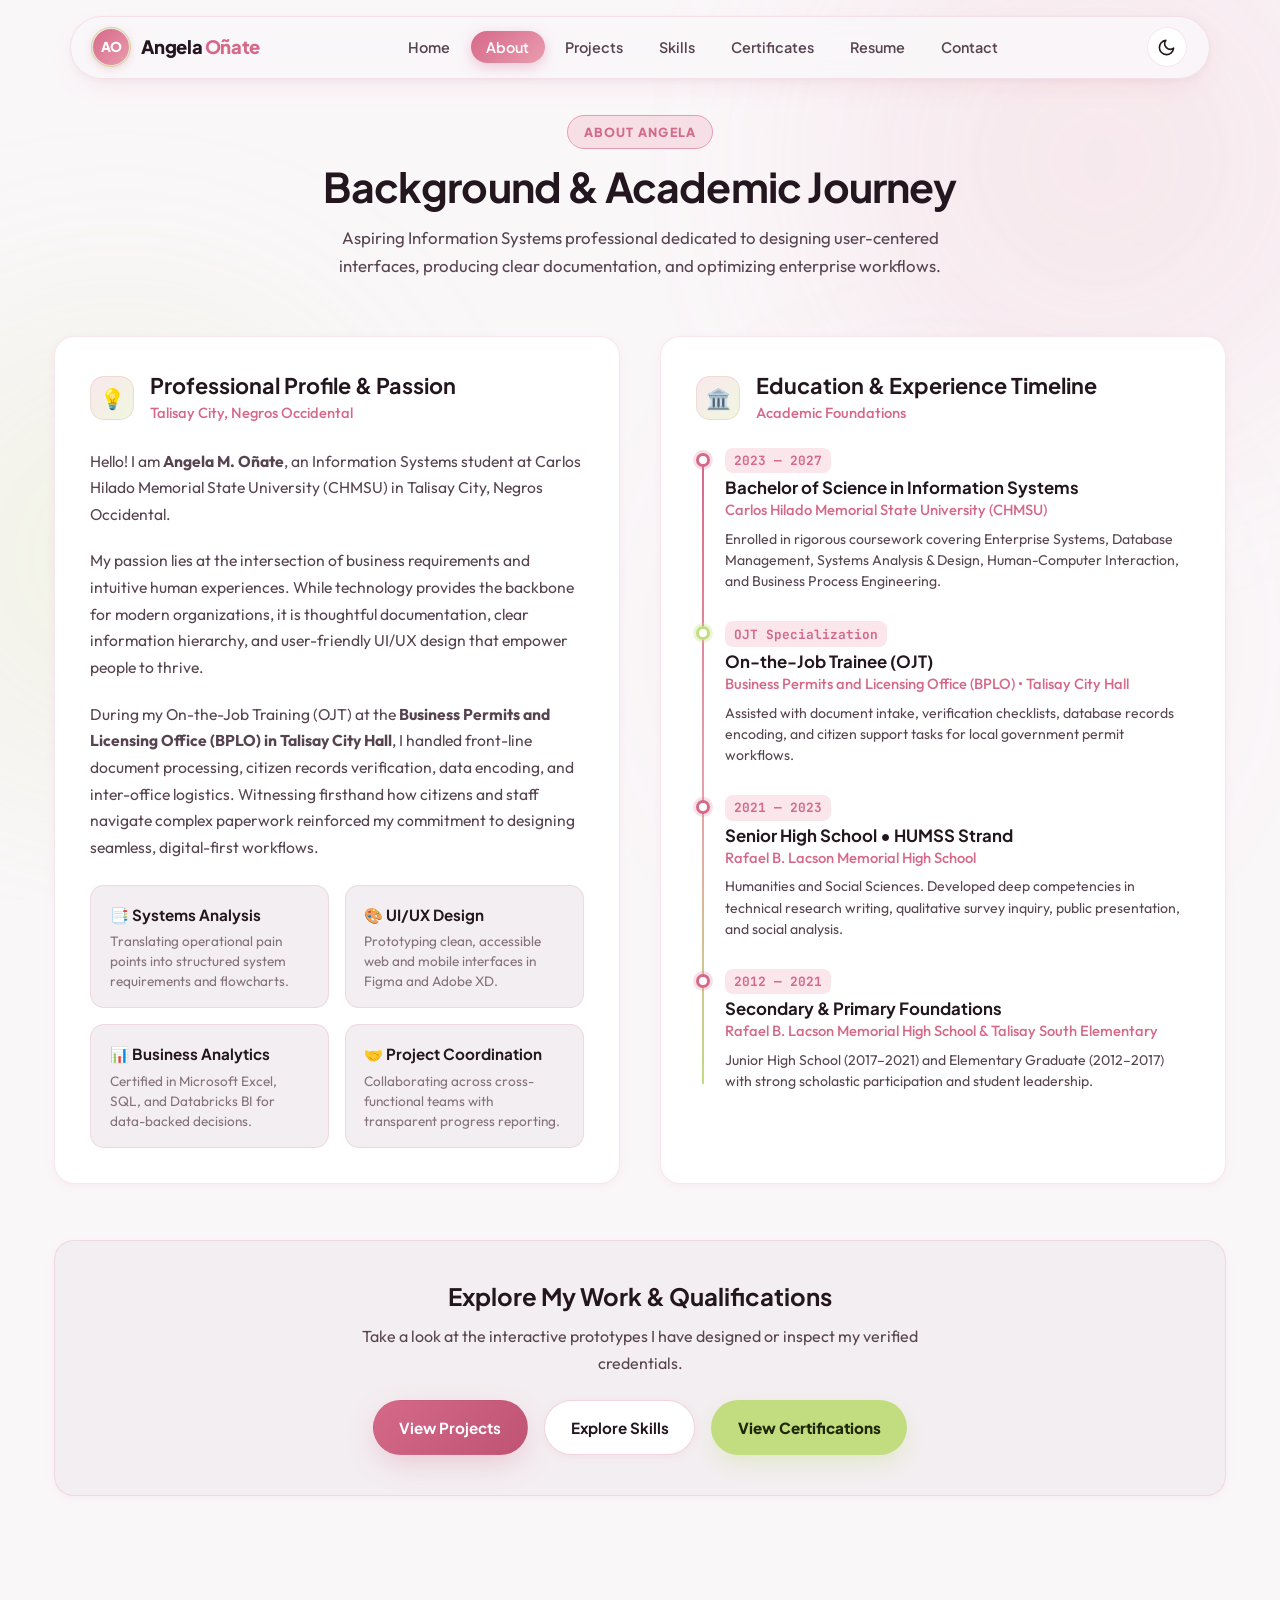
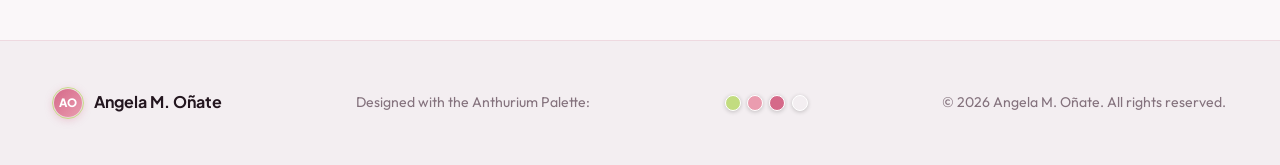
==== about.html @ f6c99d6e "feat: separate web portfolio into dedicated multi-page structure with clean routing" ====
<!DOCTYPE html>
<html lang="en" data-theme="light">
<head>
  <meta charset="UTF-8">
  <meta name="viewport" content="width=device-width, initial-scale=1.0">
  <title>About | Angela M. Oñate — Information Systems &amp; UI/UX Portfolio</title>
  <meta name="description" content="Learn about Angela M. Oñate — Background, educational timeline from CHMSU, OJT experience at Talisay City Hall, and core systems philosophy.">
  <meta name="author" content="Angela M. Oñate">

  <!-- Immediate Theme Initializer -->
  <script>
    (function() {
      const t = localStorage.getItem('angela_portfolio_theme') || 
        (window.matchMedia('(prefers-color-scheme: dark)').matches ? 'dark' : 'light');
      document.documentElement.setAttribute('data-theme', t);
    })();
  </script>

  <!-- Favicon -->
  <link rel="icon" type="image/svg+xml" href="data:image/svg+xml,<svg xmlns='http://www.w3.org/2000/svg' viewBox='0 0 100 100'><circle cx='50' cy='50' r='48' fill='%23D56989'/><text x='50' y='64' font-size='42' font-family='sans-serif' font-weight='bold' fill='white' text-anchor='middle'>AO</text></svg>">

  <!-- Stylesheet -->
  <link rel="stylesheet" href="styles.css">
</head>
<body>

  <!-- Ambient Backdrop Glows -->
  <div class="ambient-glow" aria-hidden="true">
    <div class="glow-orb glow-1"></div>
    <div class="glow-orb glow-2"></div>
    <div class="glow-orb glow-3"></div>
  </div>

  <!-- Header -->
  <header class="site-header" id="site-header">
    <div class="nav-container">
      <nav class="nav-bar" aria-label="Main Navigation">
        <a href="index.html" class="brand-logo" id="brand-logo" aria-label="Angela Oñate Home">
          <div class="logo-avatar">AO</div>
          <span class="brand-name">Angela <span>Oñate</span></span>
        </a>

        <ul class="nav-menu" id="nav-menu" role="menubar">
          <li role="none"><a href="index.html" class="nav-link" role="menuitem">Home</a></li>
          <li role="none"><a href="about.html" class="nav-link active" role="menuitem">About</a></li>
          <li role="none"><a href="projects.html" class="nav-link" role="menuitem">Projects</a></li>
          <li role="none"><a href="skills.html" class="nav-link" role="menuitem">Skills</a></li>
          <li role="none"><a href="certificates.html" class="nav-link" role="menuitem">Certificates</a></li>
          <li role="none"><a href="resume.html" class="nav-link" role="menuitem">Resume</a></li>
          <li role="none"><a href="contact.html" class="nav-link" role="menuitem">Contact</a></li>
        </ul>

        <div class="header-actions">
          <button class="theme-toggle-btn" id="theme-toggle-btn" type="button" aria-label="Switch between light and dark theme">
            <svg class="theme-icon icon-sun" viewBox="0 0 24 24"><circle cx="12" cy="12" r="5"></circle><line x1="12" y1="1" x2="12" y2="3"></line><line x1="12" y1="21" x2="12" y2="23"></line><line x1="4.22" y1="4.22" x2="5.64" y2="5.64"></line><line x1="18.36" y1="18.36" x2="19.78" y2="19.78"></line><line x1="1" y1="12" x2="3" y2="12"></line><line x1="21" y1="12" x2="23" y2="12"></line><line x1="4.22" y1="19.78" x2="5.64" y2="18.36"></line><line x1="18.36" y1="5.64" x2="19.78" y2="4.22"></line></svg>
            <svg class="theme-icon icon-moon" viewBox="0 0 24 24"><path d="M21 12.79A9 9 0 1 1 11.21 3 7 7 0 0 0 21 12.79z"></path></svg>
          </button>

          <button class="mobile-nav-toggle" id="mobile-nav-toggle" type="button" aria-label="Toggle navigation menu" aria-expanded="false">
            <span class="hamburger-line"></span>
            <span class="hamburger-line"></span>
            <span class="hamburger-line"></span>
          </button>
        </div>
      </nav>
    </div>
  </header>

  <!-- Mobile Drawer -->
  <div class="mobile-nav-drawer" id="mobile-nav-drawer" aria-hidden="true">
    <div class="mobile-drawer-content">
      <ul class="mobile-nav-links">
        <li><a href="index.html" class="mobile-nav-link">Home</a></li>
        <li><a href="about.html" class="mobile-nav-link active">About</a></li>
        <li><a href="projects.html" class="mobile-nav-link">Projects</a></li>
        <li><a href="skills.html" class="mobile-nav-link">Skills</a></li>
        <li><a href="certificates.html" class="mobile-nav-link">Certificates</a></li>
        <li><a href="resume.html" class="mobile-nav-link">Resume</a></li>
        <li><a href="contact.html" class="mobile-nav-link">Contact</a></li>
      </ul>
      <div class="mobile-drawer-footer">
        <a href="contact.html" class="btn btn-primary" style="width: 100%;">Let's Connect</a>
      </div>
    </div>
  </div>

  <main class="page-main">
    <div class="container">
      <!-- Page Header -->
      <div class="section-header">
        <span class="section-tag">About Angela</span>
        <h1 class="section-title">Background &amp; Academic Journey</h1>
        <p class="section-desc">
          Aspiring Information Systems professional dedicated to designing user-centered interfaces, producing clear documentation, and optimizing enterprise workflows.
        </p>
      </div>

      <!-- Main Profile & Story Grid -->
      <div class="about-grid" style="margin-bottom: 3.5rem;">
        <!-- Left: Narrative -->
        <article class="about-card">
          <div class="card-heading-group">
            <div class="card-icon-box">💡</div>
            <div>
              <h2 class="card-title">Professional Profile &amp; Passion</h2>
              <span class="timeline-subtitle">Talisay City, Negros Occidental</span>
            </div>
          </div>
          <p class="about-text">
            Hello! I am <strong>Angela M. Oñate</strong>, an Information Systems student at Carlos Hilado Memorial State University (CHMSU) in Talisay City, Negros Occidental.
          </p>
          <p class="about-text">
            My passion lies at the intersection of business requirements and intuitive human experiences. While technology provides the backbone for modern organizations, it is thoughtful documentation, clear information hierarchy, and user-friendly UI/UX design that empower people to thrive.
          </p>
          <p class="about-text">
            During my On-the-Job Training (OJT) at the <strong>Business Permits and Licensing Office (BPLO) in Talisay City Hall</strong>, I handled front-line document processing, citizen records verification, data encoding, and inter-office logistics. Witnessing firsthand how citizens and staff navigate complex paperwork reinforced my commitment to designing seamless, digital-first workflows.
          </p>

          <div class="about-pillars">
            <div class="pillar-box">
              <div class="pillar-title">📑 Systems Analysis</div>
              <div class="pillar-desc">Translating operational pain points into structured system requirements and flowcharts.</div>
            </div>
            <div class="pillar-box">
              <div class="pillar-title">🎨 UI/UX Design</div>
              <div class="pillar-desc">Prototyping clean, accessible web and mobile interfaces in Figma and Adobe XD.</div>
            </div>
            <div class="pillar-box">
              <div class="pillar-title">📊 Business Analytics</div>
              <div class="pillar-desc">Certified in Microsoft Excel, SQL, and Databricks BI for data-backed decisions.</div>
            </div>
            <div class="pillar-box">
              <div class="pillar-title">🤝 Project Coordination</div>
              <div class="pillar-desc">Collaborating across cross-functional teams with transparent progress reporting.</div>
            </div>
          </div>
        </article>

        <!-- Right: Education Timeline -->
        <article class="about-card">
          <div class="card-heading-group">
            <div class="card-icon-box">🏛️</div>
            <div>
              <h2 class="card-title">Education &amp; Experience Timeline</h2>
              <span class="timeline-subtitle">Academic Foundations</span>
            </div>
          </div>

          <div class="timeline">
            <!-- College -->
            <div class="timeline-item">
              <div class="timeline-dot"></div>
              <div class="timeline-meta">
                <span class="timeline-year">2023 — 2027</span>
              </div>
              <h3 class="timeline-title">Bachelor of Science in Information Systems</h3>
              <div class="timeline-subtitle">Carlos Hilado Memorial State University (CHMSU)</div>
              <p class="timeline-desc">
                Enrolled in rigorous coursework covering Enterprise Systems, Database Management, Systems Analysis &amp; Design, Human-Computer Interaction, and Business Process Engineering.
              </p>
            </div>

            <!-- OJT -->
            <div class="timeline-item">
              <div class="timeline-dot stem-dot"></div>
              <div class="timeline-meta">
                <span class="timeline-year">OJT Specialization</span>
              </div>
              <h3 class="timeline-title">On-the-Job Trainee (OJT)</h3>
              <div class="timeline-subtitle">Business Permits and Licensing Office (BPLO) • Talisay City Hall</div>
              <p class="timeline-desc">
                Assisted with document intake, verification checklists, database records encoding, and citizen support tasks for local government permit workflows.
              </p>
            </div>

            <!-- Senior High School -->
            <div class="timeline-item">
              <div class="timeline-dot"></div>
              <div class="timeline-meta">
                <span class="timeline-year">2021 — 2023</span>
              </div>
              <h3 class="timeline-title">Senior High School • HUMSS Strand</h3>
              <div class="timeline-subtitle">Rafael B. Lacson Memorial High School</div>
              <p class="timeline-desc">
                Humanities and Social Sciences. Developed deep competencies in technical research writing, qualitative survey inquiry, public presentation, and social analysis.
              </p>
            </div>

            <!-- Junior High & Elementary -->
            <div class="timeline-item">
              <div class="timeline-dot"></div>
              <div class="timeline-meta">
                <span class="timeline-year">2012 — 2021</span>
              </div>
              <h3 class="timeline-title">Secondary &amp; Primary Foundations</h3>
              <div class="timeline-subtitle">Rafael B. Lacson Memorial High School &amp; Talisay South Elementary</div>
              <p class="timeline-desc">
                Junior High School (2017–2021) and Elementary Graduate (2012–2017) with strong scholastic participation and student leadership.
              </p>
            </div>
          </div>
        </article>
      </div>

      <!-- Action Navigation Block -->
      <div class="about-card" style="text-align: center; padding: 2.5rem 1.5rem; background: var(--bg-canvas-subtle);">
        <h3 style="font-size: 1.5rem; margin-bottom: 0.75rem;">Explore My Work &amp; Qualifications</h3>
        <p style="color: var(--text-secondary); max-width: 580px; margin: 0 auto 1.5rem;">
          Take a look at the interactive prototypes I have designed or inspect my verified credentials.
        </p>
        <div style="display: flex; justify-content: center; gap: 1rem; flex-wrap: wrap;">
          <a href="projects.html" class="btn btn-primary">View Projects</a>
          <a href="skills.html" class="btn btn-secondary">Explore Skills</a>
          <a href="certificates.html" class="btn btn-stem">View Certifications</a>
        </div>
      </div>
    </div>
  </main>

  <!-- Footer -->
  <footer class="site-footer">
    <div class="container footer-content">
      <div class="footer-brand">
        <div class="logo-avatar" style="width: 28px; height: 28px; font-size: 0.72rem;">AO</div>
        <span>Angela M. Oñate</span>
      </div>

      <div class="footer-text">
        Designed with the Anthurium Palette:
      </div>

      <div class="footer-palette-swatches">
        <span class="swatch-dot" style="background: #C2DC80;" title="Sorbet Stem (#C2DC80)"></span>
        <span class="swatch-dot" style="background: #EA9CAF;" title="Petal Glaze (#EA9CAF)"></span>
        <span class="swatch-dot" style="background: #D56989;" title="Dusty Orchid (#D56989)"></span>
        <span class="swatch-dot" style="background: #F3EEF1;" title="Powdered Lilac Grey (#F3EEF1)"></span>
      </div>

      <div class="footer-text">
        © 2026 Angela M. Oñate. All rights reserved.
      </div>
    </div>
  </footer>

  <button class="back-to-top" id="back-to-top" type="button" aria-label="Back to top">
    <svg width="20" height="20" viewBox="0 0 24 24" fill="none" stroke="currentColor" stroke-width="2"><path d="M18 15l-6-6-6 6"/></svg>
  </button>

  <div class="toast-container" id="toast-container" aria-live="polite"></div>

  <script src="script.js"></script>
</body>
</html>
---- styles.css ----
/* ==========================================================================
   ANGELA M. OÑATE - WEB PORTFOLIO DESIGN SYSTEM
   Palette Inspiration:
   - Sorbet Stem:        #C2DC80 (RGB: 194, 220, 128)
   - Petal Glaze:        #EA9CAF (RGB: 234, 156, 175)
   - Dusty Orchid:       #D56989 (RGB: 213, 105, 137)
   - Powdered Lilac Grey: #F3EEF1 (RGB: 243, 238, 241)
   ========================================================================== */

@import url('https://fonts.googleapis.com/css2?family=JetBrains+Mono:wght@400;600;700&family=Outfit:wght@300;400;500;600;700&family=Plus+Jakarta+Sans:wght@400;500;600;700;800&display=swap');

/* --- CSS Variables & Color Tokens --- */
:root {
  /* Exact User-Supplied Color Palette */
  --palette-sorbet-stem: #C2DC80;
  --palette-petal-glaze: #EA9CAF;
  --palette-dusty-orchid: #D56989;
  --palette-powdered-lilac: #F3EEF1;

  /* Typography */
  --font-heading: 'Plus Jakarta Sans', -apple-system, BlinkMacSystemFont, sans-serif;
  --font-body: 'Outfit', -apple-system, BlinkMacSystemFont, sans-serif;
  --font-mono: 'JetBrains Mono', monospace;

  /* Transitions */
  --ease-spring: cubic-bezier(0.16, 1, 0.3, 1);
  --transition-fast: 0.18s ease;
  --transition-normal: 0.3s cubic-bezier(0.16, 1, 0.3, 1);
  --transition-slow: 0.5s cubic-bezier(0.16, 1, 0.3, 1);

  /* Radii */
  --radius-sm: 8px;
  --radius-md: 14px;
  --radius-lg: 20px;
  --radius-xl: 28px;
  --radius-full: 9999px;
}

/* Light Theme (Default) */
[data-theme="light"], :root {
  --bg-body: #FAF7F9;
  --bg-canvas-subtle: #F3EEF1;
  --bg-surface: #FFFFFF;
  --bg-surface-glass: rgba(255, 255, 255, 0.82);
  --bg-surface-elevated: #FFFFFF;
  --bg-card: #FFFFFF;
  --bg-card-hover: #FFF9FB;
  --bg-input: #FAF5F8;

  --border-subtle: rgba(213, 105, 137, 0.16);
  --border-medium: rgba(213, 105, 137, 0.28);
  --border-hover: #D56989;

  --text-primary: #23161F;
  --text-secondary: #574450;
  --text-muted: #84727D;
  --text-on-accent: #FFFFFF;
  --text-on-stem: #2B380E;

  --accent-primary: #D56989;
  --accent-primary-hover: #BF5374;
  --accent-secondary: #EA9CAF;
  --accent-vitality: #C2DC80;
  --accent-vitality-dark: #7B9B26;

  --shadow-sm: 0 2px 8px rgba(213, 105, 137, 0.08);
  --shadow-md: 0 10px 30px -10px rgba(213, 105, 137, 0.16), 0 2px 10px rgba(35, 22, 31, 0.04);
  --shadow-lg: 0 20px 48px -12px rgba(213, 105, 137, 0.22), 0 8px 18px rgba(35, 22, 31, 0.06);
  --shadow-glow-orchid: 0 10px 30px -6px rgba(213, 105, 137, 0.35);
  --shadow-glow-stem: 0 10px 24px -6px rgba(194, 220, 128, 0.45);

  --badge-bg-stem: rgba(194, 220, 128, 0.35);
  --badge-border-stem: #A7C951;
  --badge-text-stem: #3A4C12;

  --badge-bg-petal: rgba(234, 156, 175, 0.25);
  --badge-border-petal: #EA9CAF;
  --badge-text-petal: #9E3758;

  --nav-backdrop: rgba(250, 247, 249, 0.85);
  --hero-mesh-1: rgba(234, 156, 175, 0.28);
  --hero-mesh-2: rgba(194, 220, 128, 0.25);
  --hero-mesh-3: rgba(213, 105, 137, 0.15);
}

/* Dark Theme */
[data-theme="dark"] {
  --bg-body: #120B10;
  --bg-canvas-subtle: #190F16;
  --bg-surface: #1E121B;
  --bg-surface-glass: rgba(30, 18, 27, 0.82);
  --bg-surface-elevated: #281924;
  --bg-card: #22141F;
  --bg-card-hover: #2B1A27;
  --bg-input: #180D16;

  --border-subtle: rgba(234, 156, 175, 0.14);
  --border-medium: rgba(234, 156, 175, 0.26);
  --border-hover: #EA9CAF;

  --text-primary: #FAF4F8;
  --text-secondary: #D4C3CD;
  --text-muted: #9D8A95;
  --text-on-accent: #190B15;
  --text-on-stem: #151F06;

  --accent-primary: #E27999;
  --accent-primary-hover: #F295B0;
  --accent-secondary: #EA9CAF;
  --accent-vitality: #C2DC80;
  --accent-vitality-dark: #C2DC80;

  --shadow-sm: 0 2px 8px rgba(0, 0, 0, 0.4);
  --shadow-md: 0 10px 30px -10px rgba(0, 0, 0, 0.6), 0 0 15px rgba(213, 105, 137, 0.1);
  --shadow-lg: 0 20px 48px -12px rgba(0, 0, 0, 0.75), 0 0 30px rgba(213, 105, 137, 0.18);
  --shadow-glow-orchid: 0 10px 32px -4px rgba(226, 121, 153, 0.4);
  --shadow-glow-stem: 0 10px 28px -4px rgba(194, 220, 128, 0.4);

  --badge-bg-stem: rgba(194, 220, 128, 0.16);
  --badge-border-stem: rgba(194, 220, 128, 0.4);
  --badge-text-stem: #D3EE92;

  --badge-bg-petal: rgba(234, 156, 175, 0.16);
  --badge-border-petal: rgba(234, 156, 175, 0.35);
  --badge-text-petal: #F5B8C7;

  --nav-backdrop: rgba(18, 11, 16, 0.88);
  --hero-mesh-1: rgba(213, 105, 137, 0.25);
  --hero-mesh-2: rgba(194, 220, 128, 0.15);
  --hero-mesh-3: rgba(234, 156, 175, 0.12);
}

/* Base Reset & Smooth Scrolling */
*, *::before, *::after {
  box-sizing: border-box;
  margin: 0;
  padding: 0;
}

html {
  scroll-behavior: smooth;
  font-size: 16px;
  -webkit-font-smoothing: antialiased;
  -moz-osx-font-smoothing: grayscale;
}

body {
  font-family: var(--font-body);
  background-color: var(--bg-body);
  color: var(--text-primary);
  line-height: 1.65;
  overflow-x: hidden;
  transition: background-color var(--transition-normal), color var(--transition-normal);
  position: relative;
  min-height: 100vh;
}

/* Ambient Floating Glow Blobs */
.ambient-glow {
  position: fixed;
  top: 0;
  left: 0;
  width: 100vw;
  height: 100vh;
  pointer-events: none;
  z-index: 0;
  overflow: hidden;
}

.glow-orb {
  position: absolute;
  border-radius: 50%;
  filter: blur(110px);
  opacity: 0.55;
  transition: opacity var(--transition-slow);
}

.glow-1 {
  width: 520px;
  height: 520px;
  background: var(--hero-mesh-1);
  top: -100px;
  right: -80px;
  animation: floatOrb 22s ease-in-out infinite alternate;
}

.glow-2 {
  width: 480px;
  height: 480px;
  background: var(--hero-mesh-2);
  top: 35%;
  left: -120px;
  animation: floatOrb 28s ease-in-out infinite alternate-reverse;
}

.glow-3 {
  width: 420px;
  height: 420px;
  background: var(--hero-mesh-3);
  bottom: 5%;
  right: 10%;
  animation: floatOrb 20s ease-in-out infinite alternate;
}

@keyframes floatOrb {
  0% { transform: translate(0, 0) scale(1); }
  50% { transform: translate(40px, -30px) scale(1.08); }
  100% { transform: translate(-30px, 40px) scale(0.96); }
}

/* Layout Container */
.container {
  width: 100%;
  max-width: 1220px;
  margin: 0 auto;
  padding: 0 1.5rem;
  position: relative;
  z-index: 1;
}

/* Headings */
h1, h2, h3, h4, h5, h6 {
  font-family: var(--font-heading);
  color: var(--text-primary);
  line-height: 1.25;
  font-weight: 700;
}

a {
  color: inherit;
  text-decoration: none;
  transition: color var(--transition-fast);
}

img {
  max-width: 100%;
  display: block;
}

button, input, textarea, select {
  font-family: inherit;
}

/* Focus Visibility & Accessibility */
:focus-visible {
  outline: 2px solid var(--accent-primary);
  outline-offset: 3px;
  border-radius: 4px;
}

/* --- HEADER & FLOATING NAVIGATION --- */
.site-header {
  position: fixed;
  top: 1rem;
  left: 0;
  width: 100%;
  z-index: 1000;
  transition: transform var(--transition-normal), top var(--transition-normal);
}

.nav-container {
  max-width: 1180px;
  margin: 0 auto;
  padding: 0 1.25rem;
}

.nav-bar {
  background: var(--nav-backdrop);
  backdrop-filter: blur(18px);
  -webkit-backdrop-filter: blur(18px);
  border: 1px solid var(--border-subtle);
  border-radius: var(--radius-full);
  padding: 0.65rem 1.4rem;
  display: flex;
  align-items: center;
  justify-content: space-between;
  box-shadow: var(--shadow-md);
  transition: all var(--transition-normal);
}

.brand-logo {
  display: flex;
  align-items: center;
  gap: 0.75rem;
  font-family: var(--font-heading);
  font-weight: 800;
  font-size: 1.15rem;
  letter-spacing: -0.02em;
}

.logo-avatar {
  width: 36px;
  height: 36px;
  border-radius: 50%;
  background: linear-gradient(135deg, var(--palette-dusty-orchid), var(--palette-petal-glaze));
  display: flex;
  align-items: center;
  justify-content: center;
  color: #FFFFFF;
  font-weight: 800;
  font-size: 0.85rem;
  box-shadow: 0 2px 10px rgba(213, 105, 137, 0.4);
  position: relative;
}

.logo-avatar::after {
  content: '';
  position: absolute;
  inset: -2px;
  border-radius: 50%;
  border: 1.5px solid var(--palette-sorbet-stem);
  opacity: 0.9;
}

.brand-name {
  color: var(--text-primary);
}

.brand-name span {
  color: var(--accent-primary);
}

/* Nav Menu */
.nav-menu {
  display: flex;
  align-items: center;
  list-style: none;
  gap: 0.35rem;
}

.nav-link {
  font-family: var(--font-heading);
  font-size: 0.9rem;
  font-weight: 600;
  color: var(--text-secondary);
  padding: 0.45rem 0.95rem;
  border-radius: var(--radius-full);
  transition: all var(--transition-fast);
  position: relative;
}

.nav-link:hover {
  color: var(--text-primary);
  background: rgba(213, 105, 137, 0.08);
}

.nav-link.active {
  color: var(--text-on-accent);
  background: linear-gradient(135deg, var(--palette-dusty-orchid), var(--palette-petal-glaze));
  box-shadow: 0 4px 14px rgba(213, 105, 137, 0.35);
}

/* Header Action Tools */
.header-actions {
  display: flex;
  align-items: center;
  gap: 0.65rem;
}

/* Theme Toggle Button */
.theme-toggle-btn {
  background: var(--bg-surface);
  border: 1px solid var(--border-subtle);
  color: var(--text-primary);
  width: 40px;
  height: 40px;
  border-radius: 50%;
  display: flex;
  align-items: center;
  justify-content: center;
  cursor: pointer;
  transition: all var(--transition-fast);
  position: relative;
  overflow: hidden;
}

.theme-toggle-btn:hover {
  border-color: var(--accent-primary);
  transform: rotate(15deg) scale(1.05);
  box-shadow: var(--shadow-sm);
}

.theme-icon {
  width: 19px;
  height: 19px;
  stroke: currentColor;
  stroke-width: 2;
  fill: none;
  stroke-linecap: round;
  stroke-linejoin: round;
  transition: transform 0.3s ease, opacity 0.3s ease;
}

.icon-sun {
  display: none;
}
.icon-moon {
  display: block;
}

[data-theme="dark"] .icon-sun {
  display: block;
}
[data-theme="dark"] .icon-moon {
  display: none;
}

/* Mobile Hamburger Button */
.mobile-nav-toggle {
  display: none;
  background: transparent;
  border: none;
  cursor: pointer;
  width: 42px;
  height: 42px;
  padding: 8px;
  border-radius: var(--radius-sm);
  color: var(--text-primary);
}

.hamburger-line {
  display: block;
  width: 22px;
  height: 2px;
  background: currentColor;
  margin: 5px auto;
  border-radius: 2px;
  transition: transform 0.25s ease, opacity 0.25s ease;
}

/* Mobile Nav Drawer */
.mobile-nav-drawer {
  position: fixed;
  top: 0;
  left: 0;
  width: 100%;
  height: 100vh;
  background: rgba(18, 11, 16, 0.65);
  backdrop-filter: blur(12px);
  -webkit-backdrop-filter: blur(12px);
  z-index: 999;
  opacity: 0;
  visibility: hidden;
  transition: opacity var(--transition-normal), visibility var(--transition-normal);
  display: flex;
  justify-content: flex-end;
}

.mobile-nav-drawer.open {
  opacity: 1;
  visibility: visible;
}

.mobile-drawer-content {
  width: 82%;
  max-width: 340px;
  height: 100%;
  background: var(--bg-surface);
  border-left: 1px solid var(--border-subtle);
  padding: 5rem 1.8rem 2rem;
  display: flex;
  flex-direction: column;
  justify-content: space-between;
  transform: translateX(100%);
  transition: transform var(--transition-normal);
}

.mobile-nav-drawer.open .mobile-drawer-content {
  transform: translateX(0);
}

.mobile-nav-links {
  list-style: none;
  display: flex;
  flex-direction: column;
  gap: 0.75rem;
}

.mobile-nav-link {
  font-family: var(--font-heading);
  font-size: 1.15rem;
  font-weight: 600;
  color: var(--text-secondary);
  display: block;
  padding: 0.75rem 1rem;
  border-radius: var(--radius-md);
  transition: all var(--transition-fast);
}

.mobile-nav-link.active, .mobile-nav-link:hover {
  background: rgba(213, 105, 137, 0.12);
  color: var(--accent-primary);
}

/* --- HERO / HOME SECTION --- */
.hero-section {
  padding: 8.5rem 0 5rem;
  position: relative;
}

.hero-grid {
  display: grid;
  grid-template-columns: 1.15fr 0.85fr;
  align-items: center;
  gap: 3.5rem;
}

.hero-content {
  display: flex;
  flex-direction: column;
  gap: 1.4rem;
}

/* Status Pill */
.status-pill {
  display: inline-flex;
  align-items: center;
  gap: 0.6rem;
  background: var(--badge-bg-stem);
  border: 1px solid var(--badge-border-stem);
  color: var(--badge-text-stem);
  font-family: var(--font-heading);
  font-size: 0.82rem;
  font-weight: 700;
  letter-spacing: 0.02em;
  padding: 0.4rem 0.95rem;
  border-radius: var(--radius-full);
  width: fit-content;
  box-shadow: var(--shadow-sm);
}

.pulse-dot {
  width: 8px;
  height: 8px;
  border-radius: 50%;
  background: var(--palette-dusty-orchid);
  position: relative;
}

.pulse-dot::before {
  content: '';
  position: absolute;
  inset: -3px;
  border-radius: 50%;
  background: var(--palette-sorbet-stem);
  animation: pulseScale 1.8s infinite;
}

@keyframes pulseScale {
  0% { transform: scale(1); opacity: 0.8; }
  100% { transform: scale(2.4); opacity: 0; }
}

/* Hero Typography */
.hero-title {
  font-size: clamp(2.4rem, 4.8vw, 3.8rem);
  font-weight: 800;
  letter-spacing: -0.03em;
  color: var(--text-primary);
  line-height: 1.15;
}

.hero-title .gradient-text {
  background: linear-gradient(135deg, var(--palette-dusty-orchid) 0%, var(--palette-petal-glaze) 60%, var(--palette-sorbet-stem) 100%);
  -webkit-background-clip: text;
  -webkit-text-fill-color: transparent;
}

.hero-subtitle {
  font-family: var(--font-heading);
  font-size: 1.15rem;
  font-weight: 600;
  color: var(--accent-primary);
  letter-spacing: -0.01em;
}

.hero-description {
  font-size: 1.05rem;
  color: var(--text-secondary);
  line-height: 1.7;
  max-width: 580px;
}

/* Hero Action Buttons */
.hero-actions {
  display: flex;
  align-items: center;
  flex-wrap: wrap;
  gap: 1rem;
  margin-top: 0.5rem;
}

.btn {
  display: inline-flex;
  align-items: center;
  justify-content: center;
  gap: 0.6rem;
  padding: 0.85rem 1.6rem;
  border-radius: var(--radius-full);
  font-family: var(--font-heading);
  font-size: 0.95rem;
  font-weight: 700;
  cursor: pointer;
  transition: all var(--transition-fast);
  border: 1px solid transparent;
  text-decoration: none;
}

.btn-primary {
  background: linear-gradient(135deg, var(--palette-dusty-orchid), #BE5373);
  color: #FFFFFF;
  box-shadow: var(--shadow-glow-orchid);
}

.btn-primary:hover {
  transform: translateY(-2px);
  background: linear-gradient(135deg, #E27999, var(--palette-dusty-orchid));
  box-shadow: 0 12px 32px -4px rgba(213, 105, 137, 0.45);
}

.btn-secondary {
  background: var(--bg-surface);
  color: var(--text-primary);
  border: 1.5px solid var(--border-medium);
  box-shadow: var(--shadow-sm);
}

.btn-secondary:hover {
  border-color: var(--accent-primary);
  background: var(--bg-card-hover);
  transform: translateY(-2px);
  color: var(--accent-primary);
}

.btn-stem {
  background: var(--palette-sorbet-stem);
  color: #1F2808;
  font-weight: 800;
  box-shadow: var(--shadow-glow-stem);
}

.btn-stem:hover {
  background: #B3CF6E;
  transform: translateY(-2px);
}

/* Hero Portrait Visual Frame */
.hero-visual {
  display: flex;
  justify-content: center;
  position: relative;
}

.portrait-wrapper {
  position: relative;
  width: 100%;
  max-width: 380px;
}

.portrait-card {
  position: relative;
  background: var(--bg-surface);
  border-radius: var(--radius-xl);
  padding: 1rem;
  box-shadow: var(--shadow-lg);
  border: 2px solid transparent;
  background-clip: padding-box;
  transition: transform 0.4s var(--ease-spring), box-shadow 0.4s var(--ease-spring);
}

.portrait-card::before {
  content: '';
  position: absolute;
  inset: -3px;
  border-radius: calc(var(--radius-xl) + 3px);
  background: linear-gradient(145deg, var(--palette-dusty-orchid), var(--palette-petal-glaze), var(--palette-sorbet-stem));
  z-index: -1;
}

.portrait-img-box {
  width: 100%;
  aspect-ratio: 4 / 5;
  border-radius: calc(var(--radius-xl) - 8px);
  overflow: hidden;
  background: var(--bg-canvas-subtle);
  position: relative;
}

.portrait-img {
  width: 100%;
  height: 100%;
  object-fit: cover;
  object-position: center top;
  transition: transform 0.6s var(--ease-spring);
}

.portrait-card:hover .portrait-img {
  transform: scale(1.03);
}

/* Floating Badges around portrait */
.float-badge {
  position: absolute;
  background: var(--bg-surface-glass);
  backdrop-filter: blur(14px);
  -webkit-backdrop-filter: blur(14px);
  border: 1px solid var(--border-medium);
  border-radius: var(--radius-md);
  padding: 0.65rem 0.95rem;
  display: flex;
  align-items: center;
  gap: 0.6rem;
  box-shadow: var(--shadow-md);
  animation: floatSlow 6s ease-in-out infinite alternate;
  z-index: 2;
}

.badge-top-left {
  top: -15px;
  left: -25px;
  animation-delay: 0s;
}

.badge-bottom-right {
  bottom: -15px;
  right: -20px;
  animation-delay: 2.5s;
}

@keyframes floatSlow {
  0% { transform: translateY(0); }
  100% { transform: translateY(-10px); }
}

.badge-icon {
  width: 32px;
  height: 32px;
  border-radius: 50%;
  display: flex;
  align-items: center;
  justify-content: center;
  font-size: 0.95rem;
}

.icon-bg-orchid {
  background: rgba(213, 105, 137, 0.18);
  color: var(--accent-primary);
}

.icon-bg-stem {
  background: rgba(194, 220, 128, 0.3);
  color: var(--accent-vitality-dark);
}

.badge-text-group {
  display: flex;
  flex-direction: column;
}

.badge-title {
  font-family: var(--font-heading);
  font-size: 0.82rem;
  font-weight: 700;
  color: var(--text-primary);
  line-height: 1.2;
}

.badge-subtitle {
  font-size: 0.72rem;
  color: var(--text-muted);
}

/* Quick Metric Highlights Bar */
.metric-bar {
  display: grid;
  grid-template-columns: repeat(4, 1fr);
  gap: 1.5rem;
  margin-top: 4.5rem;
  background: var(--bg-surface-glass);
  backdrop-filter: blur(16px);
  border: 1px solid var(--border-subtle);
  border-radius: var(--radius-lg);
  padding: 1.8rem 2rem;
  box-shadow: var(--shadow-md);
}

.metric-item {
  display: flex;
  flex-direction: column;
  gap: 0.25rem;
}

.metric-number {
  font-family: var(--font-heading);
  font-size: 2.2rem;
  font-weight: 800;
  color: var(--accent-primary);
  line-height: 1;
}

.metric-label {
  font-family: var(--font-heading);
  font-size: 0.86rem;
  font-weight: 600;
  color: var(--text-secondary);
}

.page-main {
  padding-top: 7.2rem;
  padding-bottom: 4rem;
  min-height: calc(100vh - 180px);
}

/* --- SECTION HEADERS --- */
.section {
  padding: 5.5rem 0;
  position: relative;
}

.section-header {
  text-align: center;
  max-width: 680px;
  margin: 0 auto 3.5rem;
  display: flex;
  flex-direction: column;
  align-items: center;
  gap: 0.75rem;
}

.section-tag {
  font-family: var(--font-heading);
  font-size: 0.78rem;
  font-weight: 800;
  text-transform: uppercase;
  letter-spacing: 0.1em;
  color: var(--accent-primary);
  background: var(--badge-bg-petal);
  border: 1px solid var(--badge-border-petal);
  padding: 0.35rem 0.95rem;
  border-radius: var(--radius-full);
}

.section-title {
  font-size: clamp(2rem, 3.2vw, 2.7rem);
  letter-spacing: -0.02em;
}

.section-desc {
  font-size: 1.05rem;
  color: var(--text-secondary);
  line-height: 1.65;
}

/* --- ABOUT SECTION --- */
.about-grid {
  display: grid;
  grid-template-columns: 1fr 1fr;
  gap: 2.5rem;
}

.about-card {
  background: var(--bg-surface);
  border: 1px solid var(--border-subtle);
  border-radius: var(--radius-lg);
  padding: 2.2rem;
  box-shadow: var(--shadow-sm);
  transition: transform var(--transition-normal), border-color var(--transition-normal), box-shadow var(--transition-normal);
}

.about-card:hover {
  transform: translateY(-4px);
  border-color: var(--border-hover);
  box-shadow: var(--shadow-md);
}

.card-heading-group {
  display: flex;
  align-items: center;
  gap: 1rem;
  margin-bottom: 1.4rem;
}

.card-icon-box {
  width: 44px;
  height: 44px;
  border-radius: var(--radius-md);
  background: linear-gradient(135deg, rgba(213, 105, 137, 0.15), rgba(194, 220, 128, 0.25));
  border: 1px solid var(--border-subtle);
  display: flex;
  align-items: center;
  justify-content: center;
  color: var(--accent-primary);
  font-size: 1.25rem;
}

.card-title {
  font-size: 1.35rem;
  font-weight: 700;
}

.about-text {
  color: var(--text-secondary);
  font-size: 0.98rem;
  line-height: 1.7;
  margin-bottom: 1.25rem;
}

.about-pillars {
  display: grid;
  grid-template-columns: 1fr 1fr;
  gap: 1rem;
  margin-top: 1.5rem;
}

.pillar-box {
  background: var(--bg-canvas-subtle);
  border: 1px solid var(--border-subtle);
  border-radius: var(--radius-md);
  padding: 1rem 1.15rem;
  transition: border-color var(--transition-fast);
}

.pillar-box:hover {
  border-color: var(--palette-dusty-orchid);
}

.pillar-title {
  font-family: var(--font-heading);
  font-size: 0.95rem;
  font-weight: 700;
  color: var(--text-primary);
  margin-bottom: 0.35rem;
  display: flex;
  align-items: center;
  gap: 0.5rem;
}

.pillar-desc {
  font-size: 0.85rem;
  color: var(--text-muted);
  line-height: 1.45;
}

/* Timeline Layout for Education & Experience */
.timeline {
  display: flex;
  flex-direction: column;
  position: relative;
  padding-left: 1.8rem;
}

.timeline::before {
  content: '';
  position: absolute;
  left: 6px;
  top: 8px;
  bottom: 8px;
  width: 2px;
  background: linear-gradient(to bottom, var(--palette-dusty-orchid), var(--palette-petal-glaze), var(--palette-sorbet-stem));
}

.timeline-item {
  position: relative;
  margin-bottom: 1.8rem;
}

.timeline-item:last-child {
  margin-bottom: 0;
}

.timeline-dot {
  position: absolute;
  left: -1.8rem;
  top: 5px;
  width: 14px;
  height: 14px;
  border-radius: 50%;
  background: var(--bg-surface);
  border: 3px solid var(--accent-primary);
  box-shadow: 0 0 0 3px rgba(213, 105, 137, 0.2);
}

.timeline-dot.stem-dot {
  border-color: var(--palette-sorbet-stem);
  box-shadow: 0 0 0 3px rgba(194, 220, 128, 0.3);
}

.timeline-meta {
  display: flex;
  align-items: center;
  gap: 0.75rem;
  margin-bottom: 0.25rem;
}

.timeline-year {
  font-family: var(--font-mono);
  font-size: 0.8rem;
  font-weight: 700;
  color: var(--accent-primary);
  background: var(--badge-bg-petal);
  padding: 0.15rem 0.55rem;
  border-radius: var(--radius-sm);
}

.timeline-title {
  font-size: 1.05rem;
  font-weight: 700;
  color: var(--text-primary);
}

.timeline-subtitle {
  font-size: 0.92rem;
  color: var(--accent-primary);
  font-weight: 500;
  margin-bottom: 0.4rem;
}

.timeline-desc {
  font-size: 0.88rem;
  color: var(--text-secondary);
  line-height: 1.5;
}

/* --- PROJECTS SECTION --- */
.projects-filter-bar {
  display: flex;
  align-items: center;
  justify-content: center;
  flex-wrap: wrap;
  gap: 0.65rem;
  margin-bottom: 2.8rem;
}

.filter-btn {
  background: var(--bg-surface);
  border: 1px solid var(--border-subtle);
  color: var(--text-secondary);
  font-family: var(--font-heading);
  font-size: 0.88rem;
  font-weight: 600;
  padding: 0.5rem 1.25rem;
  border-radius: var(--radius-full);
  cursor: pointer;
  transition: all var(--transition-fast);
}

.filter-btn:hover {
  border-color: var(--accent-primary);
  color: var(--text-primary);
}

.filter-btn.active {
  background: var(--accent-primary);
  color: #FFFFFF;
  border-color: var(--accent-primary);
  box-shadow: var(--shadow-glow-orchid);
}

.projects-grid {
  display: grid;
  grid-template-columns: repeat(2, 1fr);
  gap: 2rem;
}

.project-card {
  background: var(--bg-surface);
  border: 1px solid var(--border-subtle);
  border-radius: var(--radius-lg);
  overflow: hidden;
  box-shadow: var(--shadow-sm);
  display: flex;
  flex-direction: column;
  transition: transform var(--transition-normal), box-shadow var(--transition-normal), border-color var(--transition-normal);
}

.project-card:hover {
  transform: translateY(-6px);
  border-color: var(--border-hover);
  box-shadow: var(--shadow-lg);
}

.project-preview {
  width: 100%;
  aspect-ratio: 16 / 10;
  background: #170E16;
  position: relative;
  overflow: hidden;
  border-bottom: 1px solid var(--border-subtle);
}

.project-preview img {
  width: 100%;
  height: 100%;
  object-fit: cover;
  transition: transform 0.6s var(--ease-spring);
}

.project-card:hover .project-preview img {
  transform: scale(1.04);
}

.project-category-badge {
  position: absolute;
  top: 1rem;
  left: 1rem;
  background: rgba(18, 11, 16, 0.78);
  backdrop-filter: blur(8px);
  border: 1px solid rgba(234, 156, 175, 0.4);
  color: var(--palette-petal-glaze);
  font-family: var(--font-heading);
  font-size: 0.74rem;
  font-weight: 700;
  padding: 0.35rem 0.8rem;
  border-radius: var(--radius-full);
}

.project-content {
  padding: 1.8rem;
  display: flex;
  flex-direction: column;
  flex-grow: 1;
}

.project-title {
  font-size: 1.3rem;
  margin-bottom: 0.65rem;
}

.project-desc {
  font-size: 0.93rem;
  color: var(--text-secondary);
  line-height: 1.6;
  margin-bottom: 1.25rem;
  flex-grow: 1;
}

.project-tags {
  display: flex;
  flex-wrap: wrap;
  gap: 0.5rem;
  margin-bottom: 1.5rem;
}

.project-tag {
  font-family: var(--font-mono);
  font-size: 0.75rem;
  padding: 0.25rem 0.65rem;
  border-radius: var(--radius-sm);
  background: var(--bg-canvas-subtle);
  color: var(--text-secondary);
  border: 1px solid var(--border-subtle);
}

.project-footer {
  display: flex;
  align-items: center;
  justify-content: space-between;
  border-top: 1px solid var(--border-subtle);
  padding-top: 1.15rem;
  margin-top: auto;
}

.project-link-btn {
  font-family: var(--font-heading);
  font-size: 0.88rem;
  font-weight: 700;
  color: var(--accent-primary);
  display: inline-flex;
  align-items: center;
  gap: 0.4rem;
  cursor: pointer;
  background: transparent;
  border: none;
  padding: 0.4rem 0.6rem;
  border-radius: var(--radius-sm);
  transition: all var(--transition-fast);
}

.project-link-btn:hover {
  background: rgba(213, 105, 137, 0.1);
  transform: translateX(3px);
}

/* --- SKILLS SECTION --- */
.skills-search-wrapper {
  max-width: 440px;
  margin: 0 auto 2.5rem;
  position: relative;
}

.skills-search-input {
  width: 100%;
  padding: 0.85rem 1.2rem 0.85rem 2.8rem;
  background: var(--bg-surface);
  border: 1.5px solid var(--border-subtle);
  border-radius: var(--radius-full);
  color: var(--text-primary);
  font-size: 0.92rem;
  transition: border-color var(--transition-fast), box-shadow var(--transition-fast);
}

.skills-search-input:focus {
  border-color: var(--accent-primary);
  box-shadow: 0 0 0 3px rgba(213, 105, 137, 0.15);
  outline: none;
}

.search-icon-pos {
  position: absolute;
  left: 1.1rem;
  top: 50%;
  transform: translateY(-50%);
  color: var(--text-muted);
  pointer-events: none;
}

.skills-grid {
  display: grid;
  grid-template-columns: repeat(2, 1fr);
  gap: 2rem;
}

.skill-category-card {
  background: var(--bg-surface);
  border: 1px solid var(--border-subtle);
  border-radius: var(--radius-lg);
  padding: 2rem;
  box-shadow: var(--shadow-sm);
  transition: transform var(--transition-normal), border-color var(--transition-normal);
}

.skill-category-card:hover {
  transform: translateY(-4px);
  border-color: var(--border-hover);
  box-shadow: var(--shadow-md);
}

.skill-category-header {
  display: flex;
  align-items: center;
  gap: 0.85rem;
  margin-bottom: 1.6rem;
  padding-bottom: 1rem;
  border-bottom: 1px solid var(--border-subtle);
}

.skill-items-list {
  display: flex;
  flex-direction: column;
  gap: 1.25rem;
}

.skill-item {
  display: flex;
  flex-direction: column;
  gap: 0.45rem;
}

.skill-label-group {
  display: flex;
  justify-content: space-between;
  align-items: center;
  font-size: 0.92rem;
  font-weight: 600;
}

.skill-score {
  font-family: var(--font-mono);
  font-size: 0.8rem;
  color: var(--accent-primary);
}

.skill-bar-track {
  width: 100%;
  height: 8px;
  background: var(--bg-canvas-subtle);
  border-radius: var(--radius-full);
  overflow: hidden;
  position: relative;
}

.skill-bar-fill {
  height: 100%;
  border-radius: var(--radius-full);
  background: linear-gradient(90deg, var(--palette-dusty-orchid), var(--palette-petal-glaze), var(--palette-sorbet-stem));
  transition: width 1s var(--ease-spring);
}

/* --- CERTIFICATES SECTION --- */
.certs-grid {
  display: grid;
  grid-template-columns: repeat(3, 1fr);
  gap: 1.8rem;
}

.cert-card {
  background: var(--bg-surface);
  border: 1px solid var(--border-subtle);
  border-radius: var(--radius-lg);
  padding: 1.8rem;
  box-shadow: var(--shadow-sm);
  display: flex;
  flex-direction: column;
  justify-content: space-between;
  position: relative;
  overflow: hidden;
  cursor: pointer;
  transition: transform var(--transition-normal), border-color var(--transition-normal), box-shadow var(--transition-normal);
}

.cert-card::before {
  content: '';
  position: absolute;
  top: 0;
  left: 0;
  width: 100%;
  height: 4px;
  background: linear-gradient(90deg, var(--palette-dusty-orchid), var(--palette-sorbet-stem));
}

.cert-card:hover {
  transform: translateY(-5px);
  border-color: var(--border-hover);
  box-shadow: var(--shadow-lg);
}

.cert-issuer-badge {
  display: inline-flex;
  align-items: center;
  gap: 0.4rem;
  font-family: var(--font-heading);
  font-size: 0.76rem;
  font-weight: 700;
  color: var(--badge-text-stem);
  background: var(--badge-bg-stem);
  border: 1px solid var(--badge-border-stem);
  padding: 0.3rem 0.75rem;
  border-radius: var(--radius-full);
  margin-bottom: 1.1rem;
  width: fit-content;
}

.cert-title {
  font-size: 1.15rem;
  font-weight: 700;
  margin-bottom: 0.5rem;
  line-height: 1.35;
}

.cert-org {
  font-family: var(--font-heading);
  font-size: 0.88rem;
  color: var(--accent-primary);
  font-weight: 600;
  margin-bottom: 0.85rem;
}

.cert-desc {
  font-size: 0.86rem;
  color: var(--text-secondary);
  line-height: 1.5;
  margin-bottom: 1.4rem;
}

.cert-meta {
  display: flex;
  align-items: center;
  justify-content: space-between;
  font-size: 0.78rem;
  color: var(--text-muted);
  border-top: 1px solid var(--border-subtle);
  padding-top: 1rem;
  margin-top: auto;
}

.cert-date {
  font-family: var(--font-mono);
  font-weight: 600;
}

.cert-view-action {
  color: var(--accent-primary);
  font-weight: 700;
  display: inline-flex;
  align-items: center;
  gap: 0.3rem;
}

/* --- RESUME SECTION --- */
.resume-action-bar {
  display: flex;
  align-items: center;
  justify-content: center;
  gap: 1rem;
  flex-wrap: wrap;
  margin-bottom: 2.8rem;
}

.resume-paper {
  background: var(--bg-surface);
  border: 1px solid var(--border-subtle);
  border-radius: var(--radius-xl);
  padding: 3.5rem;
  box-shadow: var(--shadow-lg);
  max-width: 900px;
  margin: 0 auto;
  position: relative;
}

.resume-header {
  display: flex;
  justify-content: space-between;
  align-items: flex-start;
  gap: 2rem;
  border-bottom: 2px solid var(--palette-powdered-lilac);
  padding-bottom: 2rem;
  margin-bottom: 2.5rem;
}

[data-theme="dark"] .resume-header {
  border-color: rgba(234, 156, 175, 0.2);
}

.resume-name {
  font-size: 2.4rem;
  font-weight: 800;
  letter-spacing: -0.02em;
  color: var(--text-primary);
  margin-bottom: 0.25rem;
}

.resume-role {
  font-family: var(--font-heading);
  font-size: 1.15rem;
  font-weight: 600;
  color: var(--accent-primary);
  margin-bottom: 1rem;
}

.resume-contact-inline {
  display: flex;
  flex-wrap: wrap;
  gap: 1rem;
  font-size: 0.88rem;
  color: var(--text-secondary);
}

.contact-pill {
  display: inline-flex;
  align-items: center;
  gap: 0.4rem;
}

.resume-photo-mini {
  width: 105px;
  height: 125px;
  border-radius: var(--radius-md);
  object-fit: cover;
  border: 2px solid var(--border-medium);
  box-shadow: var(--shadow-md);
}

.resume-section-block {
  margin-bottom: 2.2rem;
}

.resume-block-title {
  font-family: var(--font-heading);
  font-size: 1.25rem;
  font-weight: 800;
  color: var(--accent-primary);
  text-transform: uppercase;
  letter-spacing: 0.04em;
  margin-bottom: 1.15rem;
  position: relative;
  display: flex;
  align-items: center;
  gap: 0.6rem;
}

.resume-block-title::after {
  content: '';
  flex-grow: 1;
  height: 1.5px;
  background: linear-gradient(90deg, var(--palette-dusty-orchid), transparent);
}

.resume-entry {
  margin-bottom: 1.2rem;
}

.entry-head {
  display: flex;
  justify-content: space-between;
  align-items: baseline;
  margin-bottom: 0.2rem;
}

.entry-role {
  font-size: 1rem;
  font-weight: 700;
  color: var(--text-primary);
}

.entry-date {
  font-family: var(--font-mono);
  font-size: 0.82rem;
  color: var(--accent-primary);
  font-weight: 600;
}

.entry-org {
  font-size: 0.9rem;
  font-weight: 600;
  color: var(--accent-primary);
  margin-bottom: 0.35rem;
}

.entry-details {
  font-size: 0.88rem;
  color: var(--text-secondary);
  line-height: 1.55;
}

/* --- CONTACT SECTION --- */
.contact-grid {
  display: grid;
  grid-template-columns: 0.9fr 1.1fr;
  gap: 3rem;
}

.contact-info-card {
  background: var(--bg-surface);
  border: 1px solid var(--border-subtle);
  border-radius: var(--radius-lg);
  padding: 2.5rem;
  box-shadow: var(--shadow-sm);
  display: flex;
  flex-direction: column;
  justify-content: space-between;
}

.contact-lead {
  font-size: 1.4rem;
  font-weight: 700;
  margin-bottom: 0.75rem;
}

.contact-sub {
  color: var(--text-secondary);
  font-size: 0.95rem;
  margin-bottom: 2rem;
}

.contact-channels {
  display: flex;
  flex-direction: column;
  gap: 1.25rem;
  margin-bottom: 2rem;
}

.channel-item {
  display: flex;
  align-items: center;
  gap: 1rem;
  padding: 1rem;
  background: var(--bg-canvas-subtle);
  border: 1px solid var(--border-subtle);
  border-radius: var(--radius-md);
  transition: all var(--transition-fast);
}

.channel-item:hover {
  border-color: var(--border-hover);
  transform: translateX(4px);
}

.channel-icon {
  width: 44px;
  height: 44px;
  border-radius: var(--radius-md);
  background: var(--badge-bg-petal);
  color: var(--accent-primary);
  display: flex;
  align-items: center;
  justify-content: center;
  font-size: 1.2rem;
  flex-shrink: 0;
}

.channel-details {
  display: flex;
  flex-direction: column;
  flex-grow: 1;
}

.channel-label {
  font-size: 0.76rem;
  font-weight: 700;
  text-transform: uppercase;
  color: var(--text-muted);
}

.channel-value {
  font-size: 0.95rem;
  font-weight: 600;
  color: var(--text-primary);
}

.copy-btn {
  background: transparent;
  border: none;
  color: var(--text-muted);
  cursor: pointer;
  padding: 0.4rem;
  border-radius: var(--radius-sm);
  transition: color var(--transition-fast);
}

.copy-btn:hover {
  color: var(--accent-primary);
}

/* Contact Form */
.contact-form-card {
  background: var(--bg-surface);
  border: 1px solid var(--border-subtle);
  border-radius: var(--radius-lg);
  padding: 2.5rem;
  box-shadow: var(--shadow-sm);
}

.contact-form {
  display: flex;
  flex-direction: column;
  gap: 1.25rem;
}

.form-group {
  display: flex;
  flex-direction: column;
  gap: 0.4rem;
}

.form-label {
  font-family: var(--font-heading);
  font-size: 0.86rem;
  font-weight: 700;
  color: var(--text-primary);
}

.form-control {
  width: 100%;
  padding: 0.85rem 1.1rem;
  background: var(--bg-input);
  border: 1.5px solid var(--border-subtle);
  border-radius: var(--radius-md);
  color: var(--text-primary);
  font-size: 0.95rem;
  transition: border-color var(--transition-fast), box-shadow var(--transition-fast);
}

.form-control:focus {
  border-color: var(--accent-primary);
  box-shadow: 0 0 0 3px rgba(213, 105, 137, 0.15);
  outline: none;
}

textarea.form-control {
  min-height: 120px;
  resize: vertical;
}

/* --- FOOTER --- */
.site-footer {
  border-top: 1px solid var(--border-subtle);
  padding: 3rem 0;
  margin-top: 5rem;
  background: var(--bg-canvas-subtle);
}

.footer-content {
  display: flex;
  align-items: center;
  justify-content: space-between;
  flex-wrap: wrap;
  gap: 1.5rem;
}

.footer-brand {
  display: flex;
  align-items: center;
  gap: 0.75rem;
  font-family: var(--font-heading);
  font-weight: 700;
}

.footer-text {
  font-size: 0.88rem;
  color: var(--text-muted);
}

.footer-palette-swatches {
  display: flex;
  align-items: center;
  gap: 0.4rem;
}

.swatch-dot {
  width: 16px;
  height: 16px;
  border-radius: 50%;
  border: 1.5px solid var(--bg-surface);
  box-shadow: 0 1px 4px rgba(0, 0, 0, 0.2);
}

/* Back to Top Button */
.back-to-top {
  position: fixed;
  bottom: 2rem;
  right: 2rem;
  width: 44px;
  height: 44px;
  border-radius: 50%;
  background: var(--bg-surface);
  border: 1px solid var(--border-medium);
  color: var(--accent-primary);
  display: flex;
  align-items: center;
  justify-content: center;
  cursor: pointer;
  box-shadow: var(--shadow-md);
  opacity: 0;
  visibility: hidden;
  transform: translateY(12px);
  transition: all var(--transition-fast);
  z-index: 90;
}

.back-to-top.visible {
  opacity: 1;
  visibility: visible;
  transform: translateY(0);
}

.back-to-top:hover {
  background: var(--accent-primary);
  color: #FFFFFF;
  transform: translateY(-3px);
  box-shadow: var(--shadow-glow-orchid);
}

/* --- TOAST NOTIFICATIONS --- */
.toast-container {
  position: fixed;
  bottom: 2rem;
  left: 50%;
  transform: translateX(-50%);
  display: flex;
  flex-direction: column;
  gap: 0.5rem;
  z-index: 2000;
  pointer-events: none;
}

.toast {
  background: var(--bg-surface);
  color: var(--text-primary);
  border: 1px solid var(--palette-dusty-orchid);
  box-shadow: var(--shadow-lg);
  padding: 0.8rem 1.4rem;
  border-radius: var(--radius-full);
  font-family: var(--font-heading);
  font-size: 0.9rem;
  font-weight: 600;
  display: flex;
  align-items: center;
  gap: 0.6rem;
  opacity: 0;
  transform: translateY(15px);
  transition: all var(--transition-normal);
  pointer-events: auto;
}

.toast.show {
  opacity: 1;
  transform: translateY(0);
}

/* --- NATIVE DIALOG MODAL --- */
dialog.custom-modal {
  margin: auto;
  border: none;
  background: transparent;
  padding: 0;
  max-width: 680px;
  width: 90%;
  border-radius: var(--radius-xl);
  overflow: hidden;
  box-shadow: var(--shadow-lg);
}

dialog.custom-modal::backdrop {
  background: rgba(18, 11, 16, 0.7);
  backdrop-filter: blur(8px);
  -webkit-backdrop-filter: blur(8px);
}

.modal-content-box {
  background: var(--bg-surface);
  border: 1.5px solid var(--border-medium);
  border-radius: var(--radius-xl);
  padding: 2.2rem;
  position: relative;
  display: flex;
  flex-direction: column;
  max-height: 85vh;
  overflow-y: auto;
}

.modal-close-btn {
  position: absolute;
  top: 1.25rem;
  right: 1.25rem;
  width: 34px;
  height: 34px;
  border-radius: 50%;
  border: 1px solid var(--border-subtle);
  background: var(--bg-canvas-subtle);
  color: var(--text-primary);
  cursor: pointer;
  display: flex;
  align-items: center;
  justify-content: center;
  font-size: 1.2rem;
  transition: all var(--transition-fast);
}

.modal-close-btn:hover {
  background: var(--accent-primary);
  color: #FFFFFF;
}

/* --- PRINT MEDIA STYLES FOR RESUME --- */
@media print {
  body {
    background: #FFFFFF !important;
    color: #000000 !important;
  }

  .site-header,
  .hero-section,
  .ambient-glow,
  .projects-filter-bar,
  #projects,
  #skills,
  #certificates,
  #contact,
  .site-footer,
  .back-to-top,
  .resume-action-bar,
  .toast-container {
    display: none !important;
  }

  #resume {
    padding: 0 !important;
    margin: 0 !important;
  }

  .resume-paper {
    border: none !important;
    box-shadow: none !important;
    padding: 0 !important;
    max-width: 100% !important;
  }

  .resume-header {
    border-bottom: 2px solid #D56989 !important;
  }

  .resume-name {
    color: #000000 !important;
  }

  .resume-role, .resume-block-title {
    color: #D56989 !important;
  }
}

/* --- RESPONSIVE MEDIA QUERIES --- */
@media (max-width: 992px) {
  .hero-grid {
    grid-template-columns: 1fr;
    text-align: center;
  }

  .hero-content {
    align-items: center;
  }

  .hero-actions {
    justify-content: center;
  }

  .metric-bar {
    grid-template-columns: repeat(2, 1fr);
  }

  .about-grid {
    grid-template-columns: 1fr;
  }

  .projects-grid {
    grid-template-columns: 1fr;
  }

  .certs-grid {
    grid-template-columns: repeat(2, 1fr);
  }

  .contact-grid {
    grid-template-columns: 1fr;
  }
}

@media (max-width: 768px) {
  .nav-menu {
    display: none;
  }

  .mobile-nav-toggle {
    display: block;
  }

  .skills-grid {
    grid-template-columns: 1fr;
  }

  .certs-grid {
    grid-template-columns: 1fr;
  }

  .resume-paper {
    padding: 2rem 1.4rem;
  }

  .resume-header {
    flex-direction: column-reverse;
    align-items: center;
    text-align: center;
  }

  .resume-contact-inline {
    justify-content: center;
  }

  .badge-top-left {
    left: 0;
  }
  .badge-bottom-right {
    right: 0;
  }
}

@media (max-width: 480px) {
  .metric-bar {
    grid-template-columns: 1fr;
    padding: 1.4rem;
  }

  .about-pillars {
    grid-template-columns: 1fr;
  }

  .btn {
    width: 100%;
  }

  .resume-name {
    font-size: 1.8rem;
  }
}
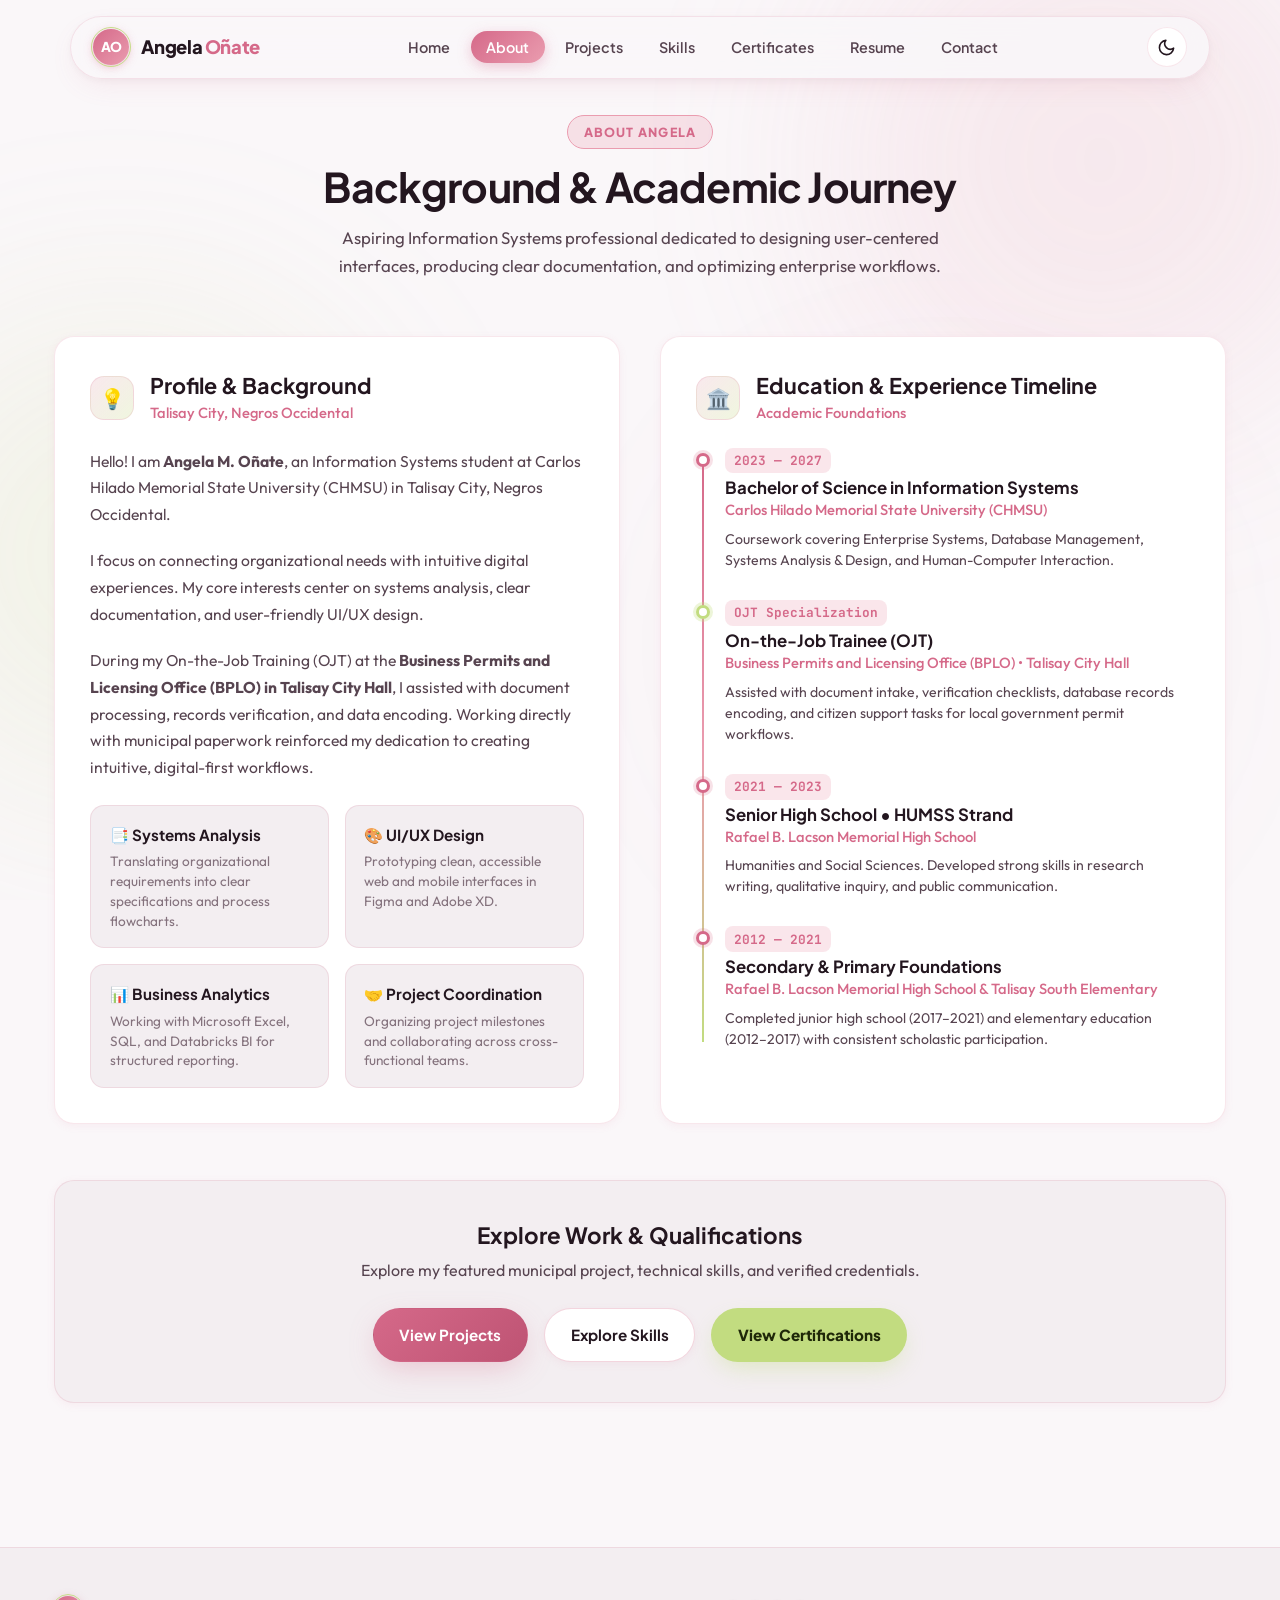
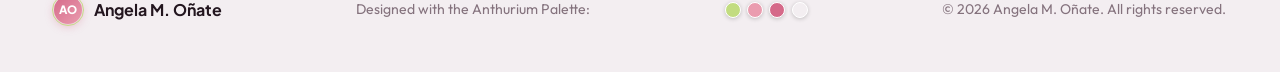
==== commit 38c67270: "refactor: streamline copy across portfolio to be concise, grounded, and eliminate repetitive role la" ====
--- a/about.html
+++ b/about.html
@@ -102,7 +102,7 @@
           <div class="card-heading-group">
             <div class="card-icon-box">💡</div>
             <div>
-              <h2 class="card-title">Professional Profile &amp; Passion</h2>
+              <h2 class="card-title">Profile &amp; Background</h2>
               <span class="timeline-subtitle">Talisay City, Negros Occidental</span>
             </div>
           </div>
@@ -110,16 +110,16 @@
             Hello! I am <strong>Angela M. Oñate</strong>, an Information Systems student at Carlos Hilado Memorial State University (CHMSU) in Talisay City, Negros Occidental.
           </p>
           <p class="about-text">
-            My passion lies at the intersection of business requirements and intuitive human experiences. While technology provides the backbone for modern organizations, it is thoughtful documentation, clear information hierarchy, and user-friendly UI/UX design that empower people to thrive.
+            I focus on connecting organizational needs with intuitive digital experiences. My core interests center on systems analysis, clear documentation, and user-friendly UI/UX design.
           </p>
           <p class="about-text">
-            During my On-the-Job Training (OJT) at the <strong>Business Permits and Licensing Office (BPLO) in Talisay City Hall</strong>, I handled front-line document processing, citizen records verification, data encoding, and inter-office logistics. Witnessing firsthand how citizens and staff navigate complex paperwork reinforced my commitment to designing seamless, digital-first workflows.
+            During my On-the-Job Training (OJT) at the <strong>Business Permits and Licensing Office (BPLO) in Talisay City Hall</strong>, I assisted with document processing, records verification, and data encoding. Working directly with municipal paperwork reinforced my dedication to creating intuitive, digital-first workflows.
           </p>
 
           <div class="about-pillars">
             <div class="pillar-box">
               <div class="pillar-title">📑 Systems Analysis</div>
-              <div class="pillar-desc">Translating operational pain points into structured system requirements and flowcharts.</div>
+              <div class="pillar-desc">Translating organizational requirements into clear specifications and process flowcharts.</div>
             </div>
             <div class="pillar-box">
               <div class="pillar-title">🎨 UI/UX Design</div>
@@ -127,11 +127,11 @@
             </div>
             <div class="pillar-box">
               <div class="pillar-title">📊 Business Analytics</div>
-              <div class="pillar-desc">Certified in Microsoft Excel, SQL, and Databricks BI for data-backed decisions.</div>
+              <div class="pillar-desc">Working with Microsoft Excel, SQL, and Databricks BI for structured reporting.</div>
             </div>
             <div class="pillar-box">
               <div class="pillar-title">🤝 Project Coordination</div>
-              <div class="pillar-desc">Collaborating across cross-functional teams with transparent progress reporting.</div>
+              <div class="pillar-desc">Organizing project milestones and collaborating across cross-functional teams.</div>
             </div>
           </div>
         </article>
@@ -156,7 +156,7 @@
               <h3 class="timeline-title">Bachelor of Science in Information Systems</h3>
               <div class="timeline-subtitle">Carlos Hilado Memorial State University (CHMSU)</div>
               <p class="timeline-desc">
-                Enrolled in rigorous coursework covering Enterprise Systems, Database Management, Systems Analysis &amp; Design, Human-Computer Interaction, and Business Process Engineering.
+                Coursework covering Enterprise Systems, Database Management, Systems Analysis &amp; Design, and Human-Computer Interaction.
               </p>
             </div>
 
@@ -182,7 +182,7 @@
               <h3 class="timeline-title">Senior High School • HUMSS Strand</h3>
               <div class="timeline-subtitle">Rafael B. Lacson Memorial High School</div>
               <p class="timeline-desc">
-                Humanities and Social Sciences. Developed deep competencies in technical research writing, qualitative survey inquiry, public presentation, and social analysis.
+                Humanities and Social Sciences. Developed strong skills in research writing, qualitative inquiry, and public communication.
               </p>
             </div>
 
@@ -195,7 +195,7 @@
               <h3 class="timeline-title">Secondary &amp; Primary Foundations</h3>
               <div class="timeline-subtitle">Rafael B. Lacson Memorial High School &amp; Talisay South Elementary</div>
               <p class="timeline-desc">
-                Junior High School (2017–2021) and Elementary Graduate (2012–2017) with strong scholastic participation and student leadership.
+                Completed junior high school (2017–2021) and elementary education (2012–2017) with consistent scholastic participation.
               </p>
             </div>
           </div>
@@ -204,9 +204,9 @@
 
       <!-- Action Navigation Block -->
       <div class="about-card" style="text-align: center; padding: 2.5rem 1.5rem; background: var(--bg-canvas-subtle);">
-        <h3 style="font-size: 1.5rem; margin-bottom: 0.75rem;">Explore My Work &amp; Qualifications</h3>
+        <h3 style="font-size: 1.4rem; margin-bottom: 0.5rem;">Explore Work &amp; Qualifications</h3>
         <p style="color: var(--text-secondary); max-width: 580px; margin: 0 auto 1.5rem;">
-          Take a look at the interactive prototypes I have designed or inspect my verified credentials.
+          Explore my featured municipal project, technical skills, and verified credentials.
         </p>
         <div style="display: flex; justify-content: center; gap: 1rem; flex-wrap: wrap;">
           <a href="projects.html" class="btn btn-primary">View Projects</a>
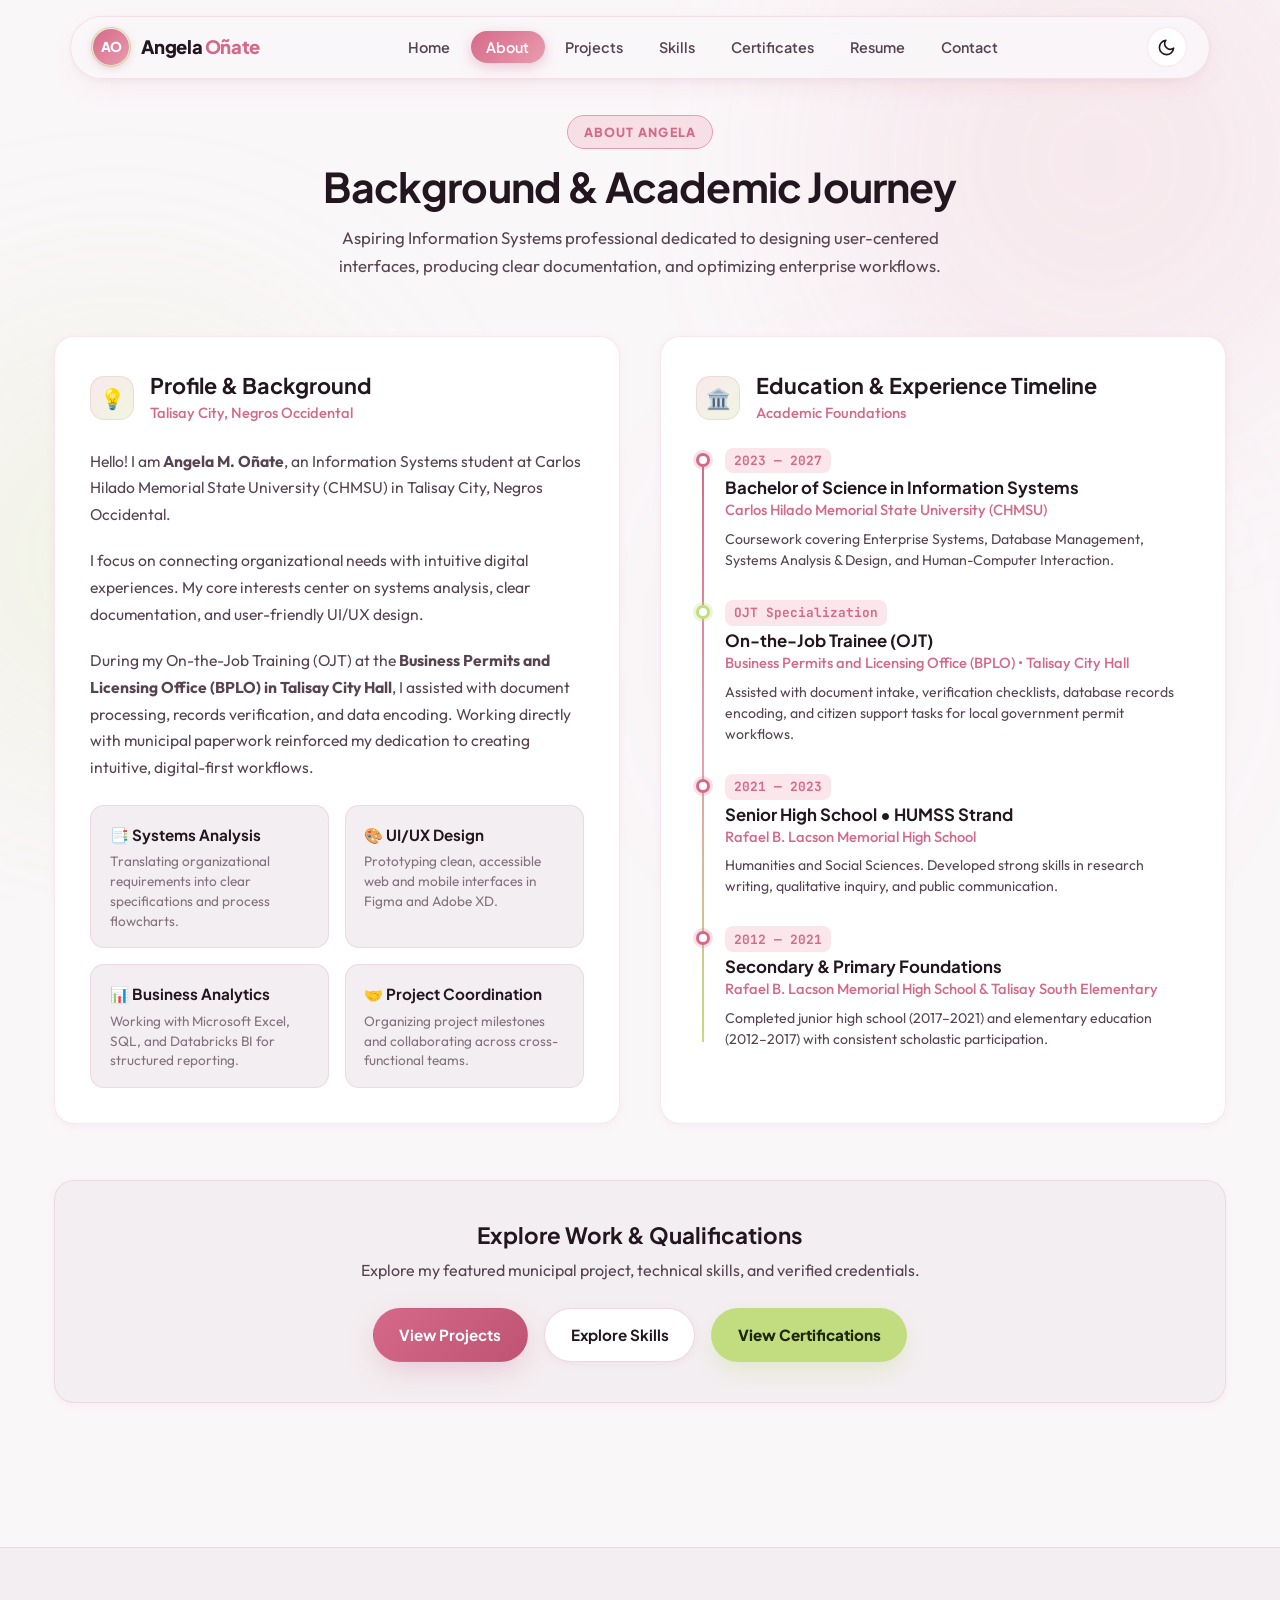
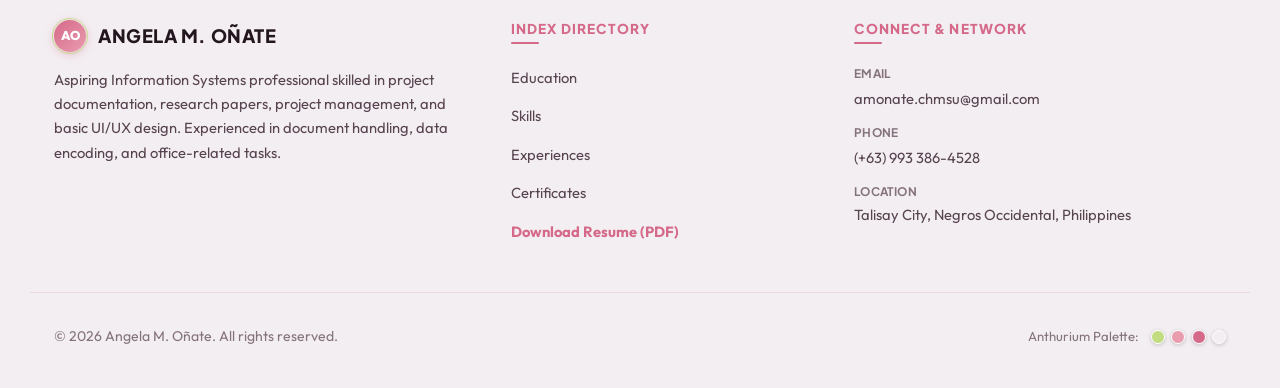
==== commit a2b67d98: "Update footer section across all pages: Angela M. Oñate bio, Index Directory, Connect & Network, and" ====
--- a/about.html
+++ b/about.html
@@ -219,25 +219,64 @@
 
   <!-- Footer -->
   <footer class="site-footer">
-    <div class="container footer-content">
-      <div class="footer-brand">
-        <div class="logo-avatar" style="width: 28px; height: 28px; font-size: 0.72rem;">AO</div>
-        <span>Angela M. Oñate</span>
-      </div>
-
-      <div class="footer-text">
-        Designed with the Anthurium Palette:
-      </div>
-
-      <div class="footer-palette-swatches">
-        <span class="swatch-dot" style="background: #C2DC80;" title="Sorbet Stem (#C2DC80)"></span>
-        <span class="swatch-dot" style="background: #EA9CAF;" title="Petal Glaze (#EA9CAF)"></span>
-        <span class="swatch-dot" style="background: #D56989;" title="Dusty Orchid (#D56989)"></span>
-        <span class="swatch-dot" style="background: #F3EEF1;" title="Powdered Lilac Grey (#F3EEF1)"></span>
-      </div>
-
-      <div class="footer-text">
+    <div class="container footer-grid-container">
+      <!-- Col 1: Bio & Brand -->
+      <div class="footer-col footer-col-brand">
+        <div class="footer-brand">
+          <div class="logo-avatar" style="width: 32px; height: 32px; font-size: 0.8rem;">AO</div>
+          <span class="footer-brand-title">ANGELA M. OÑATE</span>
+        </div>
+        <p class="footer-bio">
+          Aspiring Information Systems professional skilled in project documentation, research papers, project management, and basic UI/UX design. Experienced in document handling, data encoding, and office-related tasks.
+        </p>
+      </div>
+
+      <!-- Col 2: Index Directory -->
+      <div class="footer-col footer-col-nav">
+        <h3 class="footer-col-title">INDEX DIRECTORY</h3>
+        <ul class="footer-links-list">
+          <li><a href="resume.html#education" class="footer-link">Education</a></li>
+          <li><a href="skills.html" class="footer-link">Skills</a></li>
+          <li><a href="projects.html" class="footer-link">Experiences</a></li>
+          <li><a href="certificates.html" class="footer-link">Certificates</a></li>
+          <li><a href="resume.html" class="footer-link footer-link-resume">Download Resume (PDF)</a></li>
+        </ul>
+      </div>
+
+      <!-- Col 3: Connect & Network -->
+      <div class="footer-col footer-col-connect">
+        <h3 class="footer-col-title">CONNECT &amp; NETWORK</h3>
+        <ul class="footer-contact-list">
+          <li class="footer-contact-item">
+            <span class="footer-contact-label">Email</span>
+            <a href="mailto:amonate.chmsu@gmail.com" class="footer-link">amonate.chmsu@gmail.com</a>
+          </li>
+          <li class="footer-contact-item">
+            <span class="footer-contact-label">Phone</span>
+            <a href="tel:+639933864528" class="footer-link">(+63) 993 386-4528</a>
+          </li>
+          <li class="footer-contact-item">
+            <span class="footer-contact-label">Location</span>
+            <span class="footer-contact-val">Talisay City, Negros Occidental, Philippines</span>
+          </li>
+        </ul>
+      </div>
+    </div>
+
+    <!-- Bottom Copyright & Palette Bar -->
+    <div class="container footer-bottom-bar">
+      <div class="footer-copyright">
         © 2026 Angela M. Oñate. All rights reserved.
+      </div>
+
+      <div class="footer-palette-group">
+        <span class="footer-palette-label">Anthurium Palette:</span>
+        <div class="footer-palette-swatches">
+          <span class="swatch-dot" style="background: #C2DC80;" title="Sorbet Stem (#C2DC80)"></span>
+          <span class="swatch-dot" style="background: #EA9CAF;" title="Petal Glaze (#EA9CAF)"></span>
+          <span class="swatch-dot" style="background: #D56989;" title="Dusty Orchid (#D56989)"></span>
+          <span class="swatch-dot" style="background: #F3EEF1;" title="Powdered Lilac Grey (#F3EEF1)"></span>
+        </div>
       </div>
     </div>
   </footer>
--- a/styles.css
+++ b/styles.css
@@ -690,7 +690,7 @@
   width: 100%;
   height: 100%;
   object-fit: cover;
-  object-position: center top;
+  object-position: center 15%;
   transition: transform 0.6s var(--ease-spring);
 }
 
@@ -1216,7 +1216,7 @@
 
 .skills-grid {
   display: grid;
-  grid-template-columns: repeat(2, 1fr);
+  grid-template-columns: repeat(3, 1fr);
   gap: 2rem;
 }
 
@@ -1224,9 +1224,11 @@
   background: var(--bg-surface);
   border: 1px solid var(--border-subtle);
   border-radius: var(--radius-lg);
-  padding: 2rem;
+  padding: 2.2rem 1.8rem;
   box-shadow: var(--shadow-sm);
-  transition: transform var(--transition-normal), border-color var(--transition-normal);
+  display: flex;
+  flex-direction: column;
+  transition: transform var(--transition-normal), border-color var(--transition-normal), box-shadow var(--transition-normal);
 }
 
 .skill-category-card:hover {
@@ -1247,57 +1249,56 @@
 .skill-items-list {
   display: flex;
   flex-direction: column;
-  gap: 1.25rem;
+  gap: 0.85rem;
+  flex-grow: 1;
 }
 
 .skill-item {
   display: flex;
-  flex-direction: column;
-  gap: 0.45rem;
-}
-
-.skill-label-group {
-  display: flex;
-  justify-content: space-between;
-  align-items: center;
-  font-size: 0.92rem;
+  align-items: center;
+  gap: 0.75rem;
+  padding: 0.9rem 1.1rem;
+  background: var(--bg-canvas-subtle);
+  border: 1px solid var(--border-subtle);
+  border-radius: var(--radius-md);
+  font-size: 0.94rem;
   font-weight: 600;
-}
-
-.skill-score {
-  font-family: var(--font-mono);
-  font-size: 0.8rem;
-  color: var(--accent-primary);
-}
-
-.skill-bar-track {
-  width: 100%;
+  color: var(--text-primary);
+  line-height: 1.4;
+  transition: all var(--transition-fast);
+}
+
+.skill-item:hover {
+  border-color: var(--palette-petal-glaze);
+  background: var(--bg-surface);
+  transform: translateX(4px);
+  box-shadow: var(--shadow-sm);
+}
+
+.skill-bullet {
+  width: 8px;
   height: 8px;
-  background: var(--bg-canvas-subtle);
-  border-radius: var(--radius-full);
-  overflow: hidden;
-  position: relative;
-}
-
-.skill-bar-fill {
-  height: 100%;
-  border-radius: var(--radius-full);
-  background: linear-gradient(90deg, var(--palette-dusty-orchid), var(--palette-petal-glaze), var(--palette-sorbet-stem));
-  transition: width 1s var(--ease-spring);
+  border-radius: 50%;
+  background: linear-gradient(135deg, var(--palette-dusty-orchid), var(--palette-sorbet-stem));
+  flex-shrink: 0;
+}
+
+.skill-name {
+  color: var(--text-primary);
 }
 
 /* --- CERTIFICATES SECTION --- */
 .certs-grid {
   display: grid;
-  grid-template-columns: repeat(3, 1fr);
-  gap: 1.8rem;
+  grid-template-columns: repeat(auto-fill, minmax(340px, 1fr));
+  gap: 2rem;
 }
 
 .cert-card {
   background: var(--bg-surface);
   border: 1px solid var(--border-subtle);
   border-radius: var(--radius-lg);
-  padding: 1.8rem;
+  padding: 1.4rem;
   box-shadow: var(--shadow-sm);
   display: flex;
   flex-direction: column;
@@ -1319,47 +1320,141 @@
 }
 
 .cert-card:hover {
-  transform: translateY(-5px);
+  transform: translateY(-6px);
   border-color: var(--border-hover);
   box-shadow: var(--shadow-lg);
 }
 
+.cert-card:focus-visible {
+  outline: 3px solid var(--accent-primary);
+  outline-offset: 2px;
+}
+
+.cert-media-preview {
+  position: relative;
+  width: 100%;
+  aspect-ratio: 16 / 11;
+  border-radius: var(--radius-md);
+  overflow: hidden;
+  background: #FFFFFF;
+  border: 1px solid var(--border-subtle);
+  margin-bottom: 1.25rem;
+  box-shadow: inset 0 0 0 1px rgba(0, 0, 0, 0.04);
+}
+
+.cert-preview-img {
+  width: 100%;
+  height: 100%;
+  object-fit: contain;
+  background: #FFFFFF;
+  display: block;
+  transition: transform 0.4s var(--ease-spring);
+}
+
+.cert-card:hover .cert-preview-img {
+  transform: scale(1.03);
+}
+
+.cert-overlay {
+  position: absolute;
+  inset: 0;
+  background: rgba(18, 11, 16, 0.45);
+  backdrop-filter: blur(2px);
+  -webkit-backdrop-filter: blur(2px);
+  display: flex;
+  align-items: center;
+  justify-content: center;
+  opacity: 0;
+  transition: opacity var(--transition-fast);
+}
+
+.cert-card:hover .cert-overlay {
+  opacity: 1;
+}
+
+.cert-overlay-pill {
+  background: var(--bg-surface);
+  color: var(--text-primary);
+  font-family: var(--font-heading);
+  font-size: 0.82rem;
+  font-weight: 700;
+  padding: 0.45rem 0.95rem;
+  border-radius: var(--radius-full);
+  display: inline-flex;
+  align-items: center;
+  gap: 0.4rem;
+  box-shadow: var(--shadow-md);
+  border: 1px solid var(--border-medium);
+  transform: translateY(6px);
+  transition: transform var(--transition-fast);
+}
+
+.cert-card:hover .cert-overlay-pill {
+  transform: translateY(0);
+}
+
+.cert-body {
+  display: flex;
+  flex-direction: column;
+  flex-grow: 1;
+}
+
+.cert-header-meta {
+  display: flex;
+  align-items: center;
+  justify-content: space-between;
+  gap: 0.5rem;
+  margin-bottom: 0.85rem;
+  flex-wrap: wrap;
+}
+
 .cert-issuer-badge {
   display: inline-flex;
   align-items: center;
   gap: 0.4rem;
   font-family: var(--font-heading);
-  font-size: 0.76rem;
+  font-size: 0.74rem;
   font-weight: 700;
   color: var(--badge-text-stem);
   background: var(--badge-bg-stem);
   border: 1px solid var(--badge-border-stem);
-  padding: 0.3rem 0.75rem;
+  padding: 0.28rem 0.65rem;
   border-radius: var(--radius-full);
-  margin-bottom: 1.1rem;
   width: fit-content;
+}
+
+.cert-code-chip {
+  font-family: var(--font-mono);
+  font-size: 0.72rem;
+  color: var(--text-muted);
+  background: var(--bg-canvas-subtle);
+  border: 1px solid var(--border-subtle);
+  padding: 0.2rem 0.5rem;
+  border-radius: var(--radius-sm);
 }
 
 .cert-title {
   font-size: 1.15rem;
   font-weight: 700;
-  margin-bottom: 0.5rem;
+  margin-bottom: 0.4rem;
   line-height: 1.35;
+  color: var(--text-primary);
 }
 
 .cert-org {
   font-family: var(--font-heading);
-  font-size: 0.88rem;
+  font-size: 0.85rem;
   color: var(--accent-primary);
   font-weight: 600;
-  margin-bottom: 0.85rem;
+  margin-bottom: 0.75rem;
 }
 
 .cert-desc {
   font-size: 0.86rem;
   color: var(--text-secondary);
   line-height: 1.5;
-  margin-bottom: 1.4rem;
+  margin-bottom: 1.25rem;
+  flex-grow: 1;
 }
 
 .cert-meta {
@@ -1376,6 +1471,7 @@
 .cert-date {
   font-family: var(--font-mono);
   font-weight: 600;
+  color: var(--text-secondary);
 }
 
 .cert-view-action {
@@ -1384,6 +1480,11 @@
   display: inline-flex;
   align-items: center;
   gap: 0.3rem;
+  transition: transform var(--transition-fast);
+}
+
+.cert-card:hover .cert-view-action {
+  transform: translateX(3px);
 }
 
 /* --- RESUME SECTION --- */
@@ -1451,27 +1552,53 @@
   gap: 0.4rem;
 }
 
+.resume-summary {
+  margin-top: 0.75rem;
+  font-size: 0.95rem;
+  color: var(--text-secondary);
+  line-height: 1.6;
+}
+
+.resume-photo-box {
+  flex-shrink: 0;
+}
+
 .resume-photo-mini {
-  width: 105px;
-  height: 125px;
+  width: 125px;
+  height: 155px;
   border-radius: var(--radius-md);
   object-fit: cover;
-  border: 2px solid var(--border-medium);
+  object-position: center 15%;
+  border: 2.5px solid var(--border-medium);
   box-shadow: var(--shadow-md);
+  display: block;
+}
+
+.resume-grid-body {
+  display: grid;
+  grid-template-columns: 1.15fr 0.85fr;
+  gap: 2.4rem;
+}
+
+.resume-col-main, .resume-col-side {
+  display: flex;
+  flex-direction: column;
+  gap: 1.8rem;
 }
 
 .resume-section-block {
-  margin-bottom: 2.2rem;
+  margin-bottom: 0;
 }
 
 .resume-block-title {
   font-family: var(--font-heading);
-  font-size: 1.25rem;
+  font-size: 1.15rem;
   font-weight: 800;
   color: var(--accent-primary);
   text-transform: uppercase;
   letter-spacing: 0.04em;
-  margin-bottom: 1.15rem;
+  margin-bottom: 0.95rem;
+  padding-bottom: 0.4rem;
   position: relative;
   display: flex;
   align-items: center;
@@ -1486,40 +1613,61 @@
 }
 
 .resume-entry {
-  margin-bottom: 1.2rem;
+  margin-bottom: 1rem;
+}
+.resume-entry:last-child {
+  margin-bottom: 0;
 }
 
 .entry-head {
   display: flex;
   justify-content: space-between;
   align-items: baseline;
+  gap: 0.5rem;
   margin-bottom: 0.2rem;
 }
 
 .entry-role {
-  font-size: 1rem;
+  font-size: 0.98rem;
   font-weight: 700;
   color: var(--text-primary);
 }
 
 .entry-date {
   font-family: var(--font-mono);
-  font-size: 0.82rem;
+  font-size: 0.78rem;
   color: var(--accent-primary);
   font-weight: 600;
+  white-space: nowrap;
 }
 
 .entry-org {
-  font-size: 0.9rem;
+  font-size: 0.86rem;
   font-weight: 600;
-  color: var(--accent-primary);
-  margin-bottom: 0.35rem;
+  color: var(--text-secondary);
+  margin-bottom: 0.25rem;
 }
 
 .entry-details {
+  font-size: 0.83rem;
+  color: var(--text-secondary);
+  line-height: 1.45;
+}
+
+.resume-skill-item {
+  font-size: 0.84rem;
+  color: var(--text-secondary);
+  line-height: 1.45;
+  margin-bottom: 0.6rem;
+}
+.resume-skill-item:last-child {
+  margin-bottom: 0;
+}
+.resume-skill-item strong {
+  color: var(--text-primary);
+  display: block;
   font-size: 0.88rem;
-  color: var(--text-secondary);
-  line-height: 1.55;
+  margin-bottom: 0.1rem;
 }
 
 /* --- CONTACT SECTION --- */
@@ -1674,32 +1822,144 @@
 /* --- FOOTER --- */
 .site-footer {
   border-top: 1px solid var(--border-subtle);
-  padding: 3rem 0;
+  padding: 4.5rem 0 2.5rem;
   margin-top: 5rem;
   background: var(--bg-canvas-subtle);
 }
 
-.footer-content {
+.footer-grid-container {
+  display: grid;
+  grid-template-columns: 1.4fr 1fr 1.3fr;
+  gap: 3.5rem;
+  margin-bottom: 3rem;
+}
+
+.footer-col {
+  display: flex;
+  flex-direction: column;
+}
+
+.footer-brand {
+  display: flex;
+  align-items: center;
+  gap: 0.75rem;
+  margin-bottom: 1rem;
+}
+
+.footer-brand-title {
+  font-family: var(--font-heading);
+  font-size: 1.15rem;
+  font-weight: 800;
+  letter-spacing: 0.03em;
+  color: var(--text-primary);
+}
+
+.footer-bio {
+  font-size: 0.92rem;
+  color: var(--text-secondary);
+  line-height: 1.65;
+  max-width: 440px;
+}
+
+.footer-col-title {
+  font-family: var(--font-heading);
+  font-size: 0.85rem;
+  font-weight: 800;
+  text-transform: uppercase;
+  letter-spacing: 0.08em;
+  color: var(--accent-primary);
+  margin-bottom: 1.25rem;
+  position: relative;
+  padding-bottom: 0.45rem;
+}
+
+.footer-col-title::after {
+  content: '';
+  position: absolute;
+  bottom: 0;
+  left: 0;
+  width: 28px;
+  height: 2px;
+  background: var(--accent-primary);
+  border-radius: var(--radius-full);
+}
+
+.footer-links-list,
+.footer-contact-list {
+  list-style: none;
+  padding: 0;
+  margin: 0;
+  display: flex;
+  flex-direction: column;
+  gap: 0.75rem;
+}
+
+.footer-link {
+  color: var(--text-secondary);
+  font-size: 0.92rem;
+  transition: color var(--transition-fast), transform var(--transition-fast);
+  display: inline-flex;
+  align-items: center;
+  gap: 0.4rem;
+}
+
+.footer-link:hover {
+  color: var(--accent-primary);
+  transform: translateX(3px);
+}
+
+.footer-link-resume {
+  font-weight: 700;
+  color: var(--accent-primary);
+}
+
+.footer-contact-item {
+  display: flex;
+  flex-direction: column;
+  gap: 0.2rem;
+  font-size: 0.92rem;
+}
+
+.footer-contact-label {
+  font-family: var(--font-heading);
+  font-size: 0.74rem;
+  font-weight: 700;
+  text-transform: uppercase;
+  letter-spacing: 0.04em;
+  color: var(--text-muted);
+}
+
+.footer-contact-val {
+  color: var(--text-secondary);
+  line-height: 1.4;
+}
+
+.footer-bottom-bar {
   display: flex;
   align-items: center;
   justify-content: space-between;
   flex-wrap: wrap;
   gap: 1.5rem;
-}
-
-.footer-brand {
-  display: flex;
-  align-items: center;
-  gap: 0.75rem;
-  font-family: var(--font-heading);
-  font-weight: 700;
-}
-
-.footer-text {
+  padding-top: 2rem;
+  border-top: 1px solid var(--border-subtle);
+}
+
+.footer-copyright {
   font-size: 0.88rem;
   color: var(--text-muted);
 }
 
+.footer-palette-group {
+  display: flex;
+  align-items: center;
+  gap: 0.75rem;
+}
+
+.footer-palette-label {
+  font-size: 0.82rem;
+  color: var(--text-muted);
+}
+
 .footer-palette-swatches {
   display: flex;
   align-items: center;
@@ -1707,8 +1967,8 @@
 }
 
 .swatch-dot {
-  width: 16px;
-  height: 16px;
+  width: 14px;
+  height: 14px;
   border-radius: 50%;
   border: 1.5px solid var(--bg-surface);
   box-shadow: 0 1px 4px rgba(0, 0, 0, 0.2);
@@ -1793,15 +2053,15 @@
   border: none;
   background: transparent;
   padding: 0;
-  max-width: 680px;
-  width: 90%;
+  max-width: 840px;
+  width: 92%;
   border-radius: var(--radius-xl);
   overflow: hidden;
   box-shadow: var(--shadow-lg);
 }
 
 dialog.custom-modal::backdrop {
-  background: rgba(18, 11, 16, 0.7);
+  background: rgba(18, 11, 16, 0.75);
   backdrop-filter: blur(8px);
   -webkit-backdrop-filter: blur(8px);
 }
@@ -1814,8 +2074,75 @@
   position: relative;
   display: flex;
   flex-direction: column;
-  max-height: 85vh;
+  max-height: 88vh;
   overflow-y: auto;
+}
+
+.modal-cert-viewer {
+  width: 100%;
+  border-radius: var(--radius-md);
+  overflow: hidden;
+  background: #FFFFFF;
+  border: 1.5px solid var(--border-medium);
+  box-shadow: var(--shadow-sm);
+  margin-bottom: 1.4rem;
+  text-align: center;
+}
+
+.modal-cert-img {
+  width: 100%;
+  height: auto;
+  max-height: 480px;
+  object-fit: contain;
+  display: block;
+  background: #FFFFFF;
+  margin: 0 auto;
+}
+
+.modal-cert-actions {
+  display: flex;
+  flex-wrap: wrap;
+  gap: 0.75rem;
+  margin-bottom: 1.5rem;
+  align-items: center;
+}
+
+.modal-meta-grid {
+  display: grid;
+  grid-template-columns: repeat(2, 1fr);
+  gap: 1rem;
+  background: var(--bg-canvas-subtle);
+  padding: 1.25rem;
+  border-radius: var(--radius-md);
+  border: 1px solid var(--border-subtle);
+  margin-bottom: 1.4rem;
+}
+
+@media (max-width: 580px) {
+  .modal-meta-grid {
+    grid-template-columns: 1fr;
+  }
+}
+
+.modal-meta-item {
+  display: flex;
+  flex-direction: column;
+  gap: 0.25rem;
+}
+
+.modal-meta-label {
+  font-size: 0.74rem;
+  font-weight: 700;
+  text-transform: uppercase;
+  color: var(--text-muted);
+  font-family: var(--font-heading);
+}
+
+.modal-meta-value {
+  font-size: 0.92rem;
+  font-weight: 600;
+  color: var(--text-primary);
+  word-break: break-all;
 }
 
 .modal-close-btn {
@@ -1841,17 +2168,43 @@
   color: #FFFFFF;
 }
 
-/* --- PRINT MEDIA STYLES FOR RESUME --- */
+/* ==========================================================================
+   A4 SINGLE-PAGE PRINT SYSTEM FOR RESUME
+   ========================================================================== */
+@page {
+  size: A4 portrait;
+  margin: 9mm 12mm 9mm 12mm;
+}
+
 @media print {
-  body {
+  *, *::before, *::after {
+    box-sizing: border-box !important;
+    text-shadow: none !important;
+    box-shadow: none !important;
+  }
+
+  html, body {
     background: #FFFFFF !important;
-    color: #000000 !important;
-  }
-
+    color: #1A1819 !important;
+    font-size: 9.2pt !important;
+    line-height: 1.4 !important;
+    margin: 0 !important;
+    padding: 0 !important;
+    width: 100% !important;
+    max-width: 100% !important;
+    height: 100% !important;
+    -webkit-print-color-adjust: exact !important;
+    print-color-adjust: exact !important;
+    overflow: hidden !important;
+  }
+
+  /* Hide all website chrome, decorations, and non-resume sections */
   .site-header,
+  .section-header,
   .hero-section,
   .ambient-glow,
   .projects-filter-bar,
+  .mobile-nav-drawer,
   #projects,
   #skills,
   #certificates,
@@ -1859,32 +2212,198 @@
   .site-footer,
   .back-to-top,
   .resume-action-bar,
-  .toast-container {
+  .toast-container,
+  dialog.custom-modal {
     display: none !important;
   }
 
-  #resume {
+  .page-main {
     padding: 0 !important;
     margin: 0 !important;
   }
 
+  .container {
+    padding: 0 !important;
+    margin: 0 !important;
+    max-width: 100% !important;
+    width: 100% !important;
+  }
+
+  /* Fit to single A4 paper */
   .resume-paper {
     border: none !important;
     box-shadow: none !important;
+    border-radius: 0 !important;
     padding: 0 !important;
+    margin: 0 !important;
     max-width: 100% !important;
-  }
-
+    width: 100% !important;
+    background: transparent !important;
+    page-break-after: avoid !important;
+    page-break-inside: avoid !important;
+  }
+
+  /* Header */
   .resume-header {
-    border-bottom: 2px solid #D56989 !important;
+    display: flex !important;
+    flex-direction: row !important;
+    justify-content: space-between !important;
+    align-items: flex-start !important;
+    gap: 9mm !important;
+    padding-bottom: 4mm !important;
+    margin-bottom: 5.5mm !important;
+    border-bottom: 1.8pt solid #D56989 !important;
+    page-break-inside: avoid !important;
+  }
+
+  .resume-header-info {
+    flex: 1 !important;
   }
 
   .resume-name {
-    color: #000000 !important;
-  }
-
-  .resume-role, .resume-block-title {
+    font-size: 20pt !important;
+    font-weight: 800 !important;
+    color: #1A1819 !important;
+    margin-bottom: 1mm !important;
+    letter-spacing: -0.01em !important;
+    line-height: 1.15 !important;
+  }
+
+  .resume-role {
+    font-size: 10pt !important;
     color: #D56989 !important;
+    font-weight: 700 !important;
+    margin-bottom: 2mm !important;
+  }
+
+  .resume-contact-inline {
+    display: flex !important;
+    flex-wrap: wrap !important;
+    gap: 4.5mm !important;
+    font-size: 8.4pt !important;
+    color: #333333 !important;
+  }
+
+  .contact-pill {
+    display: inline-flex !important;
+    align-items: center !important;
+    gap: 1mm !important;
+  }
+
+  .resume-summary {
+    font-size: 8.7pt !important;
+    line-height: 1.4 !important;
+    color: #444444 !important;
+    margin-top: 2mm !important;
+  }
+
+  .resume-photo-box {
+    flex-shrink: 0 !important;
+  }
+
+  .resume-photo-mini {
+    width: 32mm !important;
+    height: 38mm !important;
+    border-radius: 2.8mm !important;
+    border: 1.4pt solid #D56989 !important;
+    object-fit: cover !important;
+    object-position: center 15% !important;
+    box-shadow: none !important;
+    display: block !important;
+  }
+
+  /* Two-column body grid */
+  .resume-grid-body {
+    display: grid !important;
+    grid-template-columns: 1.18fr 0.82fr !important;
+    gap: 8.5mm !important;
+    page-break-inside: avoid !important;
+  }
+
+  .resume-col-main, .resume-col-side {
+    display: flex !important;
+    flex-direction: column !important;
+    gap: 6.5mm !important;
+  }
+
+  .resume-section-block {
+    margin-bottom: 0 !important;
+    page-break-inside: avoid !important;
+  }
+
+  .resume-block-title {
+    font-size: 10pt !important;
+    font-weight: 800 !important;
+    color: #D56989 !important;
+    text-transform: uppercase !important;
+    letter-spacing: 0.04em !important;
+    padding-bottom: 1.3mm !important;
+    margin-bottom: 3.2mm !important;
+    border-bottom: 1.2pt solid #E8CAD6 !important;
+  }
+  .resume-block-title::after {
+    display: none !important;
+  }
+
+  .resume-entry {
+    margin-bottom: 4mm !important;
+    page-break-inside: avoid !important;
+  }
+  .resume-entry:last-child {
+    margin-bottom: 0 !important;
+  }
+
+  .entry-head {
+    display: flex !important;
+    justify-content: space-between !important;
+    align-items: baseline !important;
+    margin-bottom: 0.4mm !important;
+  }
+
+  .entry-role {
+    font-size: 9pt !important;
+    font-weight: 700 !important;
+    color: #111111 !important;
+  }
+
+  .entry-date {
+    font-size: 8pt !important;
+    color: #666666 !important;
+  }
+
+  .entry-org {
+    font-size: 8.5pt !important;
+    color: #8C2E4D !important;
+    font-weight: 600 !important;
+    margin-bottom: 0.7mm !important;
+  }
+
+  .entry-details {
+    font-size: 8.3pt !important;
+    line-height: 1.38 !important;
+    color: #333333 !important;
+  }
+
+  .resume-skill-item {
+    font-size: 8.3pt !important;
+    line-height: 1.38 !important;
+    margin-bottom: 3.2mm !important;
+    color: #333333 !important;
+  }
+  .resume-skill-item:last-child {
+    margin-bottom: 0 !important;
+  }
+  .resume-skill-item strong {
+    font-size: 8.8pt !important;
+    color: #111111 !important;
+    display: block !important;
+    margin-bottom: 0.4mm !important;
+  }
+
+  /* Single Page Fit Constraint */
+  body, .resume-paper, .resume-grid-body {
+    max-height: 279mm !important;
+    overflow: hidden !important;
   }
 }
 
@@ -1915,12 +2434,27 @@
     grid-template-columns: 1fr;
   }
 
+  .skills-grid {
+    grid-template-columns: 1fr;
+  }
+
   .certs-grid {
     grid-template-columns: repeat(2, 1fr);
   }
 
   .contact-grid {
     grid-template-columns: 1fr;
+  }
+
+  .footer-grid-container {
+    grid-template-columns: 1fr;
+    gap: 2.5rem;
+  }
+
+  .footer-bottom-bar {
+    flex-direction: column;
+    text-align: center;
+    gap: 1.25rem;
   }
 }
 
@@ -1955,6 +2489,11 @@
     justify-content: center;
   }
 
+  .resume-grid-body {
+    grid-template-columns: 1fr;
+    gap: 1.8rem;
+  }
+
   .badge-top-left {
     left: 0;
   }
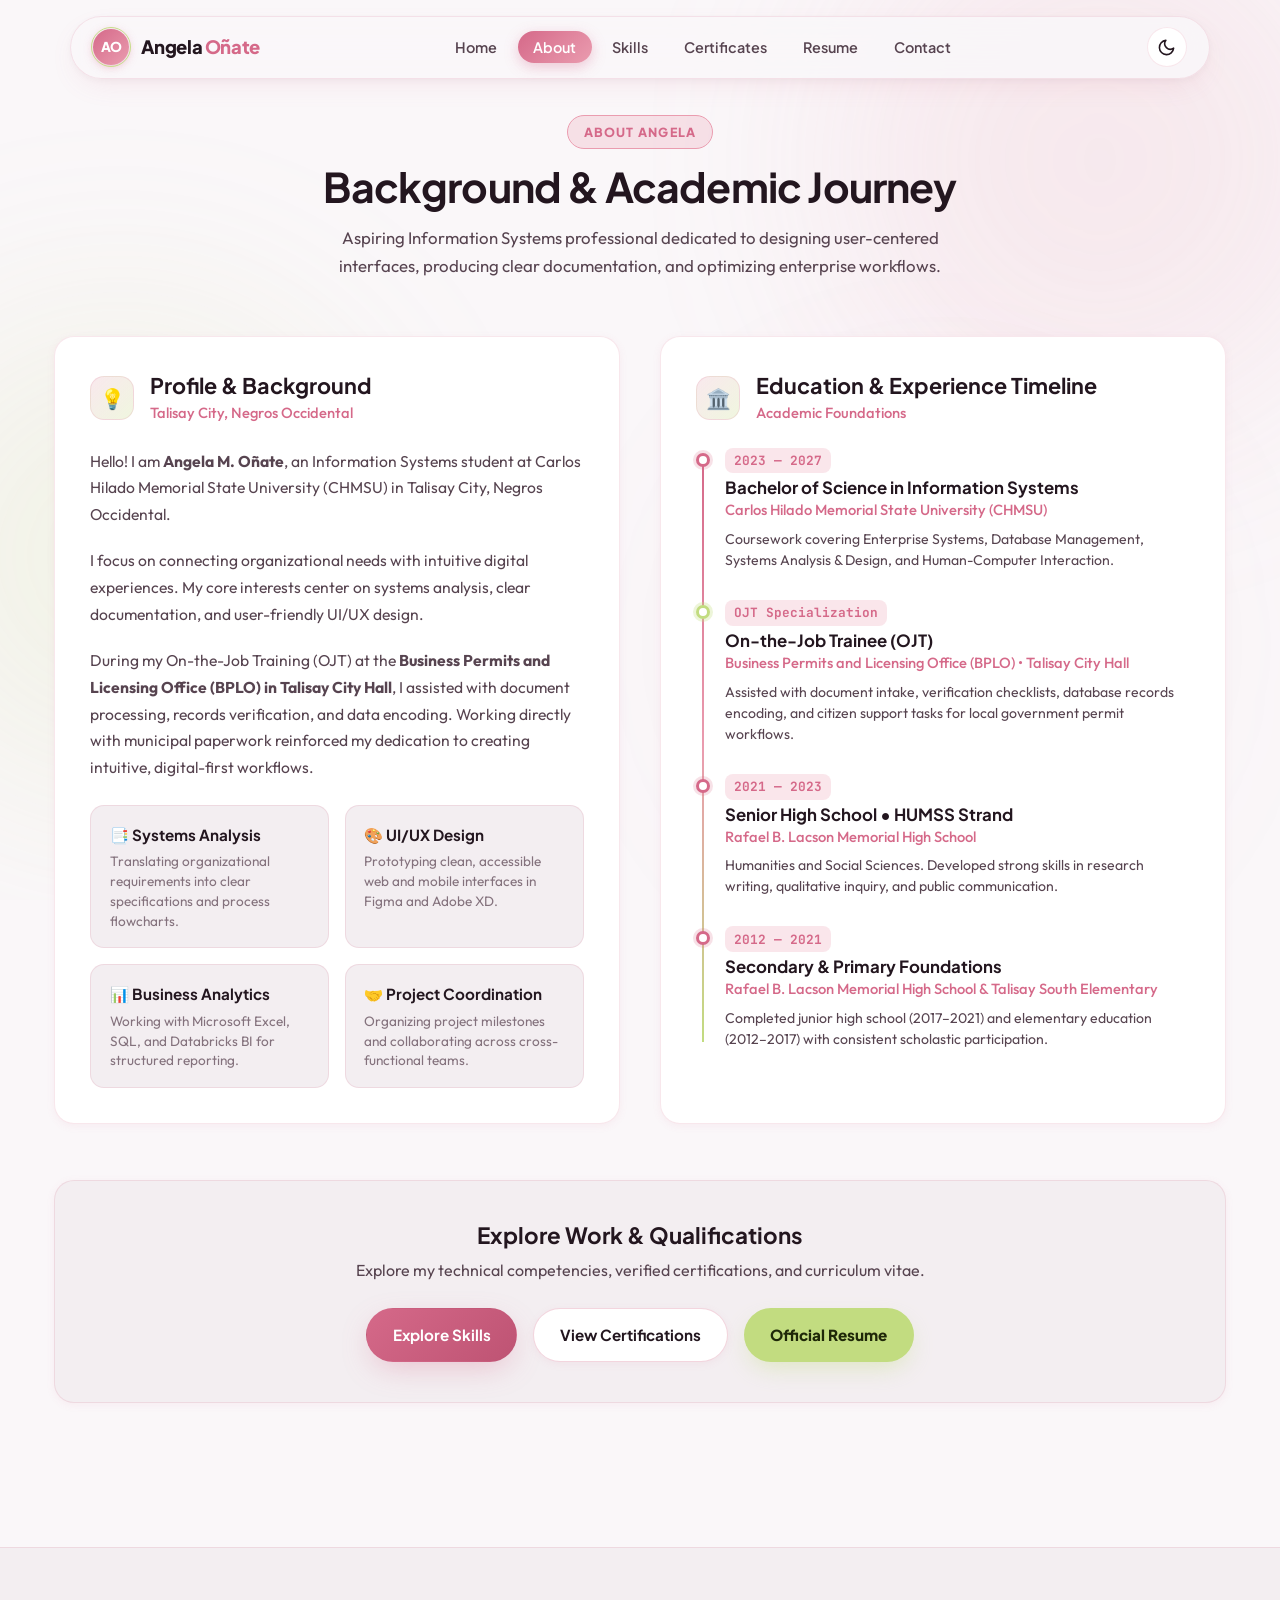
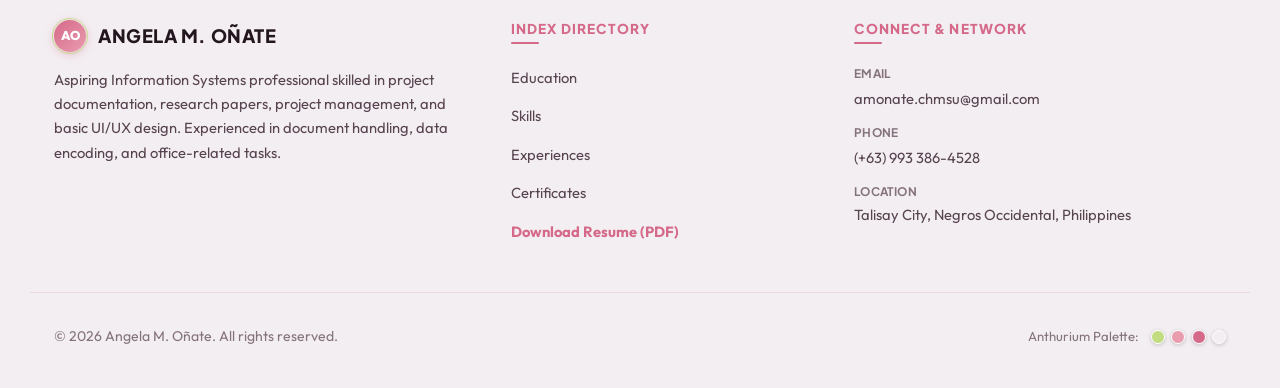
==== commit c7c61761: "Remove projects.html and all project showcases from web portfolio" ====
--- a/about.html
+++ b/about.html
@@ -43,7 +43,6 @@
         <ul class="nav-menu" id="nav-menu" role="menubar">
           <li role="none"><a href="index.html" class="nav-link" role="menuitem">Home</a></li>
           <li role="none"><a href="about.html" class="nav-link active" role="menuitem">About</a></li>
-          <li role="none"><a href="projects.html" class="nav-link" role="menuitem">Projects</a></li>
           <li role="none"><a href="skills.html" class="nav-link" role="menuitem">Skills</a></li>
           <li role="none"><a href="certificates.html" class="nav-link" role="menuitem">Certificates</a></li>
           <li role="none"><a href="resume.html" class="nav-link" role="menuitem">Resume</a></li>
@@ -72,7 +71,6 @@
       <ul class="mobile-nav-links">
         <li><a href="index.html" class="mobile-nav-link">Home</a></li>
         <li><a href="about.html" class="mobile-nav-link active">About</a></li>
-        <li><a href="projects.html" class="mobile-nav-link">Projects</a></li>
         <li><a href="skills.html" class="mobile-nav-link">Skills</a></li>
         <li><a href="certificates.html" class="mobile-nav-link">Certificates</a></li>
         <li><a href="resume.html" class="mobile-nav-link">Resume</a></li>
@@ -137,7 +135,7 @@
         </article>
 
         <!-- Right: Education Timeline -->
-        <article class="about-card">
+        <article class="about-card" id="education">
           <div class="card-heading-group">
             <div class="card-icon-box">🏛️</div>
             <div>
@@ -161,7 +159,7 @@
             </div>
 
             <!-- OJT -->
-            <div class="timeline-item">
+            <div class="timeline-item" id="experience">
               <div class="timeline-dot stem-dot"></div>
               <div class="timeline-meta">
                 <span class="timeline-year">OJT Specialization</span>
@@ -206,12 +204,12 @@
       <div class="about-card" style="text-align: center; padding: 2.5rem 1.5rem; background: var(--bg-canvas-subtle);">
         <h3 style="font-size: 1.4rem; margin-bottom: 0.5rem;">Explore Work &amp; Qualifications</h3>
         <p style="color: var(--text-secondary); max-width: 580px; margin: 0 auto 1.5rem;">
-          Explore my featured municipal project, technical skills, and verified credentials.
+          Explore my technical competencies, verified certifications, and curriculum vitae.
         </p>
         <div style="display: flex; justify-content: center; gap: 1rem; flex-wrap: wrap;">
-          <a href="projects.html" class="btn btn-primary">View Projects</a>
-          <a href="skills.html" class="btn btn-secondary">Explore Skills</a>
-          <a href="certificates.html" class="btn btn-stem">View Certifications</a>
+          <a href="skills.html" class="btn btn-primary">Explore Skills</a>
+          <a href="certificates.html" class="btn btn-secondary">View Certifications</a>
+          <a href="resume.html" class="btn btn-stem">Official Resume</a>
         </div>
       </div>
     </div>
@@ -237,7 +235,7 @@
         <ul class="footer-links-list">
           <li><a href="resume.html#education" class="footer-link">Education</a></li>
           <li><a href="skills.html" class="footer-link">Skills</a></li>
-          <li><a href="projects.html" class="footer-link">Experiences</a></li>
+          <li><a href="about.html#experience" class="footer-link">Experiences</a></li>
           <li><a href="certificates.html" class="footer-link">Certificates</a></li>
           <li><a href="resume.html" class="footer-link footer-link-resume">Download Resume (PDF)</a></li>
         </ul>
--- a/styles.css
+++ b/styles.css
@@ -2173,7 +2173,7 @@
    ========================================================================== */
 @page {
   size: A4 portrait;
-  margin: 9mm 12mm 9mm 12mm;
+  margin: 10mm 12mm 10mm 12mm;
 }
 
 @media print {
@@ -2186,8 +2186,8 @@
   html, body {
     background: #FFFFFF !important;
     color: #1A1819 !important;
-    font-size: 9.2pt !important;
-    line-height: 1.4 !important;
+    font-size: 10pt !important;
+    line-height: 1.44 !important;
     margin: 0 !important;
     padding: 0 !important;
     width: 100% !important;
@@ -2195,7 +2195,6 @@
     height: 100% !important;
     -webkit-print-color-adjust: exact !important;
     print-color-adjust: exact !important;
-    overflow: hidden !important;
   }
 
   /* Hide all website chrome, decorations, and non-resume sections */
@@ -2249,10 +2248,10 @@
     flex-direction: row !important;
     justify-content: space-between !important;
     align-items: flex-start !important;
-    gap: 9mm !important;
-    padding-bottom: 4mm !important;
-    margin-bottom: 5.5mm !important;
-    border-bottom: 1.8pt solid #D56989 !important;
+    gap: 8mm !important;
+    padding-bottom: 4.8mm !important;
+    margin-bottom: 5.8mm !important;
+    border-bottom: 2pt solid #D56989 !important;
     page-break-inside: avoid !important;
   }
 
@@ -2261,40 +2260,41 @@
   }
 
   .resume-name {
-    font-size: 20pt !important;
+    font-size: 25pt !important;
     font-weight: 800 !important;
     color: #1A1819 !important;
-    margin-bottom: 1mm !important;
-    letter-spacing: -0.01em !important;
+    margin-bottom: 1.5mm !important;
+    letter-spacing: -0.015em !important;
     line-height: 1.15 !important;
   }
 
   .resume-role {
-    font-size: 10pt !important;
+    font-size: 12pt !important;
     color: #D56989 !important;
     font-weight: 700 !important;
-    margin-bottom: 2mm !important;
+    margin-bottom: 2.4mm !important;
+    letter-spacing: -0.005em !important;
   }
 
   .resume-contact-inline {
     display: flex !important;
     flex-wrap: wrap !important;
-    gap: 4.5mm !important;
-    font-size: 8.4pt !important;
+    gap: 5mm !important;
+    font-size: 9.5pt !important;
     color: #333333 !important;
   }
 
   .contact-pill {
     display: inline-flex !important;
     align-items: center !important;
-    gap: 1mm !important;
+    gap: 1.2mm !important;
   }
 
   .resume-summary {
-    font-size: 8.7pt !important;
-    line-height: 1.4 !important;
-    color: #444444 !important;
-    margin-top: 2mm !important;
+    font-size: 9.8pt !important;
+    line-height: 1.48 !important;
+    color: #3a3839 !important;
+    margin-top: 2.6mm !important;
   }
 
   .resume-photo-box {
@@ -2302,10 +2302,10 @@
   }
 
   .resume-photo-mini {
-    width: 32mm !important;
-    height: 38mm !important;
-    border-radius: 2.8mm !important;
-    border: 1.4pt solid #D56989 !important;
+    width: 40mm !important;
+    height: 48mm !important;
+    border-radius: 3.5mm !important;
+    border: 1.5pt solid #D56989 !important;
     object-fit: cover !important;
     object-position: center 15% !important;
     box-shadow: none !important;
@@ -2315,15 +2315,15 @@
   /* Two-column body grid */
   .resume-grid-body {
     display: grid !important;
-    grid-template-columns: 1.18fr 0.82fr !important;
-    gap: 8.5mm !important;
+    grid-template-columns: 1.14fr 0.86fr !important;
+    gap: 9mm !important;
     page-break-inside: avoid !important;
   }
 
   .resume-col-main, .resume-col-side {
     display: flex !important;
     flex-direction: column !important;
-    gap: 6.5mm !important;
+    gap: 7.2mm !important;
   }
 
   .resume-section-block {
@@ -2332,21 +2332,21 @@
   }
 
   .resume-block-title {
-    font-size: 10pt !important;
+    font-size: 11.6pt !important;
     font-weight: 800 !important;
     color: #D56989 !important;
     text-transform: uppercase !important;
     letter-spacing: 0.04em !important;
-    padding-bottom: 1.3mm !important;
-    margin-bottom: 3.2mm !important;
-    border-bottom: 1.2pt solid #E8CAD6 !important;
+    padding-bottom: 1.6mm !important;
+    margin-bottom: 3.6mm !important;
+    border-bottom: 1.4pt solid #E8CAD6 !important;
   }
   .resume-block-title::after {
     display: none !important;
   }
 
   .resume-entry {
-    margin-bottom: 4mm !important;
+    margin-bottom: 4.5mm !important;
     page-break-inside: avoid !important;
   }
   .resume-entry:last-child {
@@ -2357,53 +2357,54 @@
     display: flex !important;
     justify-content: space-between !important;
     align-items: baseline !important;
-    margin-bottom: 0.4mm !important;
+    margin-bottom: 0.5mm !important;
   }
 
   .entry-role {
-    font-size: 9pt !important;
+    font-size: 10.2pt !important;
     font-weight: 700 !important;
     color: #111111 !important;
   }
 
   .entry-date {
-    font-size: 8pt !important;
+    font-size: 8.8pt !important;
     color: #666666 !important;
+    font-weight: 500 !important;
   }
 
   .entry-org {
-    font-size: 8.5pt !important;
+    font-size: 9.5pt !important;
     color: #8C2E4D !important;
     font-weight: 600 !important;
     margin-bottom: 0.7mm !important;
   }
 
   .entry-details {
-    font-size: 8.3pt !important;
-    line-height: 1.38 !important;
+    font-size: 9.3pt !important;
+    line-height: 1.42 !important;
     color: #333333 !important;
   }
 
   .resume-skill-item {
-    font-size: 8.3pt !important;
-    line-height: 1.38 !important;
-    margin-bottom: 3.2mm !important;
+    font-size: 9.3pt !important;
+    line-height: 1.42 !important;
+    margin-bottom: 3.6mm !important;
     color: #333333 !important;
   }
   .resume-skill-item:last-child {
     margin-bottom: 0 !important;
   }
   .resume-skill-item strong {
-    font-size: 8.8pt !important;
+    font-size: 9.8pt !important;
     color: #111111 !important;
     display: block !important;
-    margin-bottom: 0.4mm !important;
+    margin-bottom: 0.5mm !important;
   }
 
   /* Single Page Fit Constraint */
   body, .resume-paper, .resume-grid-body {
-    max-height: 279mm !important;
-    overflow: hidden !important;
+    page-break-inside: avoid !important;
+    break-inside: avoid !important;
   }
 }
 
